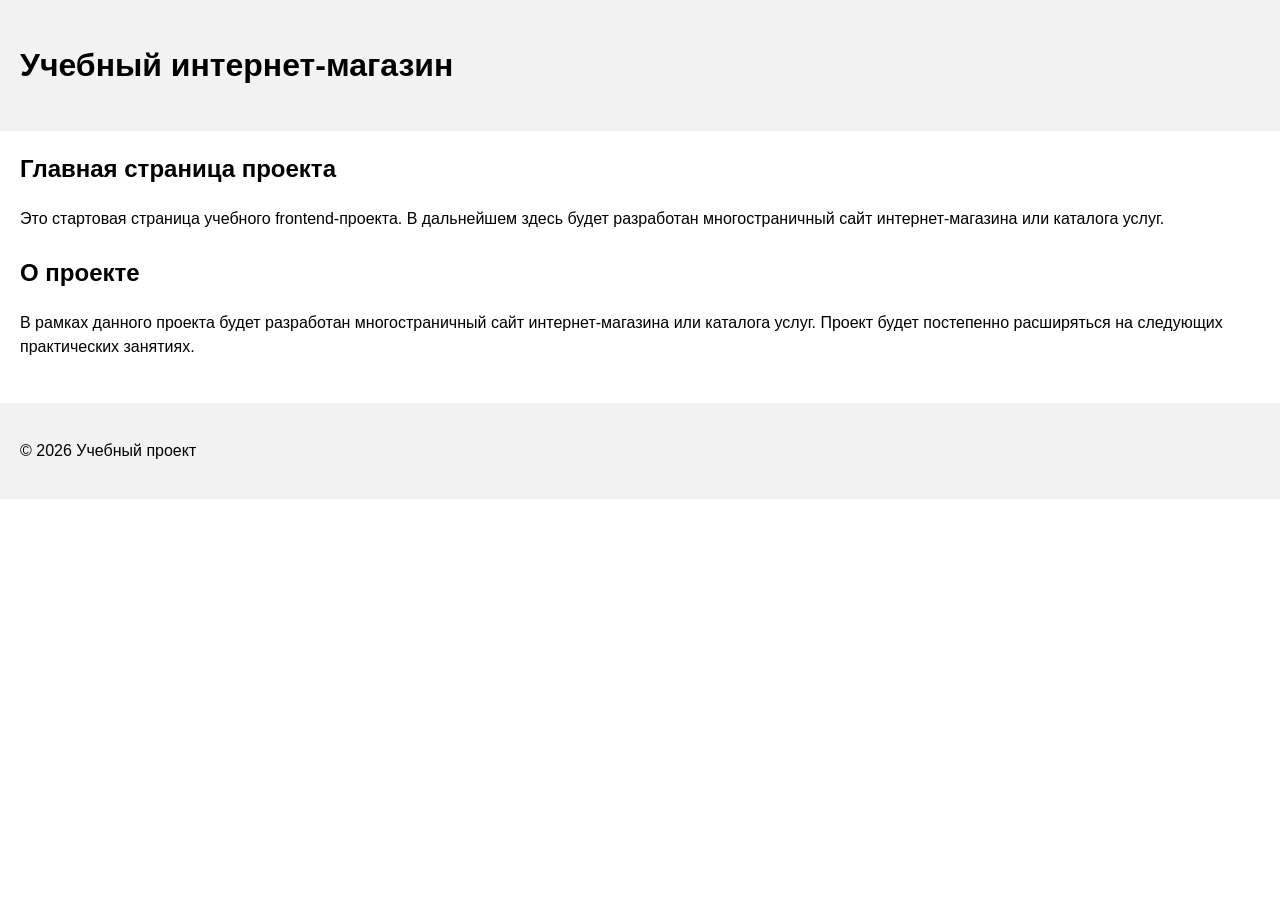
==== index.html @ c57e44ea "Update index.html" ====
<!DOCTYPE html>
<html lang="ru">
<head>
  <meta charset="UTF-8">
  <meta name="viewport" content="width=device-width, initial-scale=1.0">
  <title>Каталог товаров</title>
  <link rel="stylesheet" href="css/style.css">
</head>
<body>
  <header>
    <h1>Учебный интернет-магазин</h1>
  </header>
  <main>
    <section>
      <h2>Главная страница проекта</h2>
      <p>
        Это стартовая страница учебного frontend-проекта.
        В дальнейшем здесь будет разработан многостраничный сайт
        интернет-магазина или каталога услуг.
      </p>
    </section>
    <section>
      <h2>О проекте</h2>
      <p>
        В рамках данного проекта будет разработан многостраничный сайт
        интернет-магазина или каталога услуг. Проект будет постепенно
        расширяться на следующих практических занятиях.
      </p>
    </section>
  </main>
  <footer>
    <p>&copy; 2026 Учебный проект</p>
  </footer>
</body>
</html>
---- css/style.css ----
body {
  margin: 0;
  font-family: Arial, sans-serif;
  line-height: 1.5;
}

header, main, footer {
  padding: 20px;
}

header {
  background-color: #f2f2f2;
}

footer {
  background-color: #f2f2f2;
}

section {
  margin-bottom: 24px;
}

section h2 {
  margin-top: 0;
}
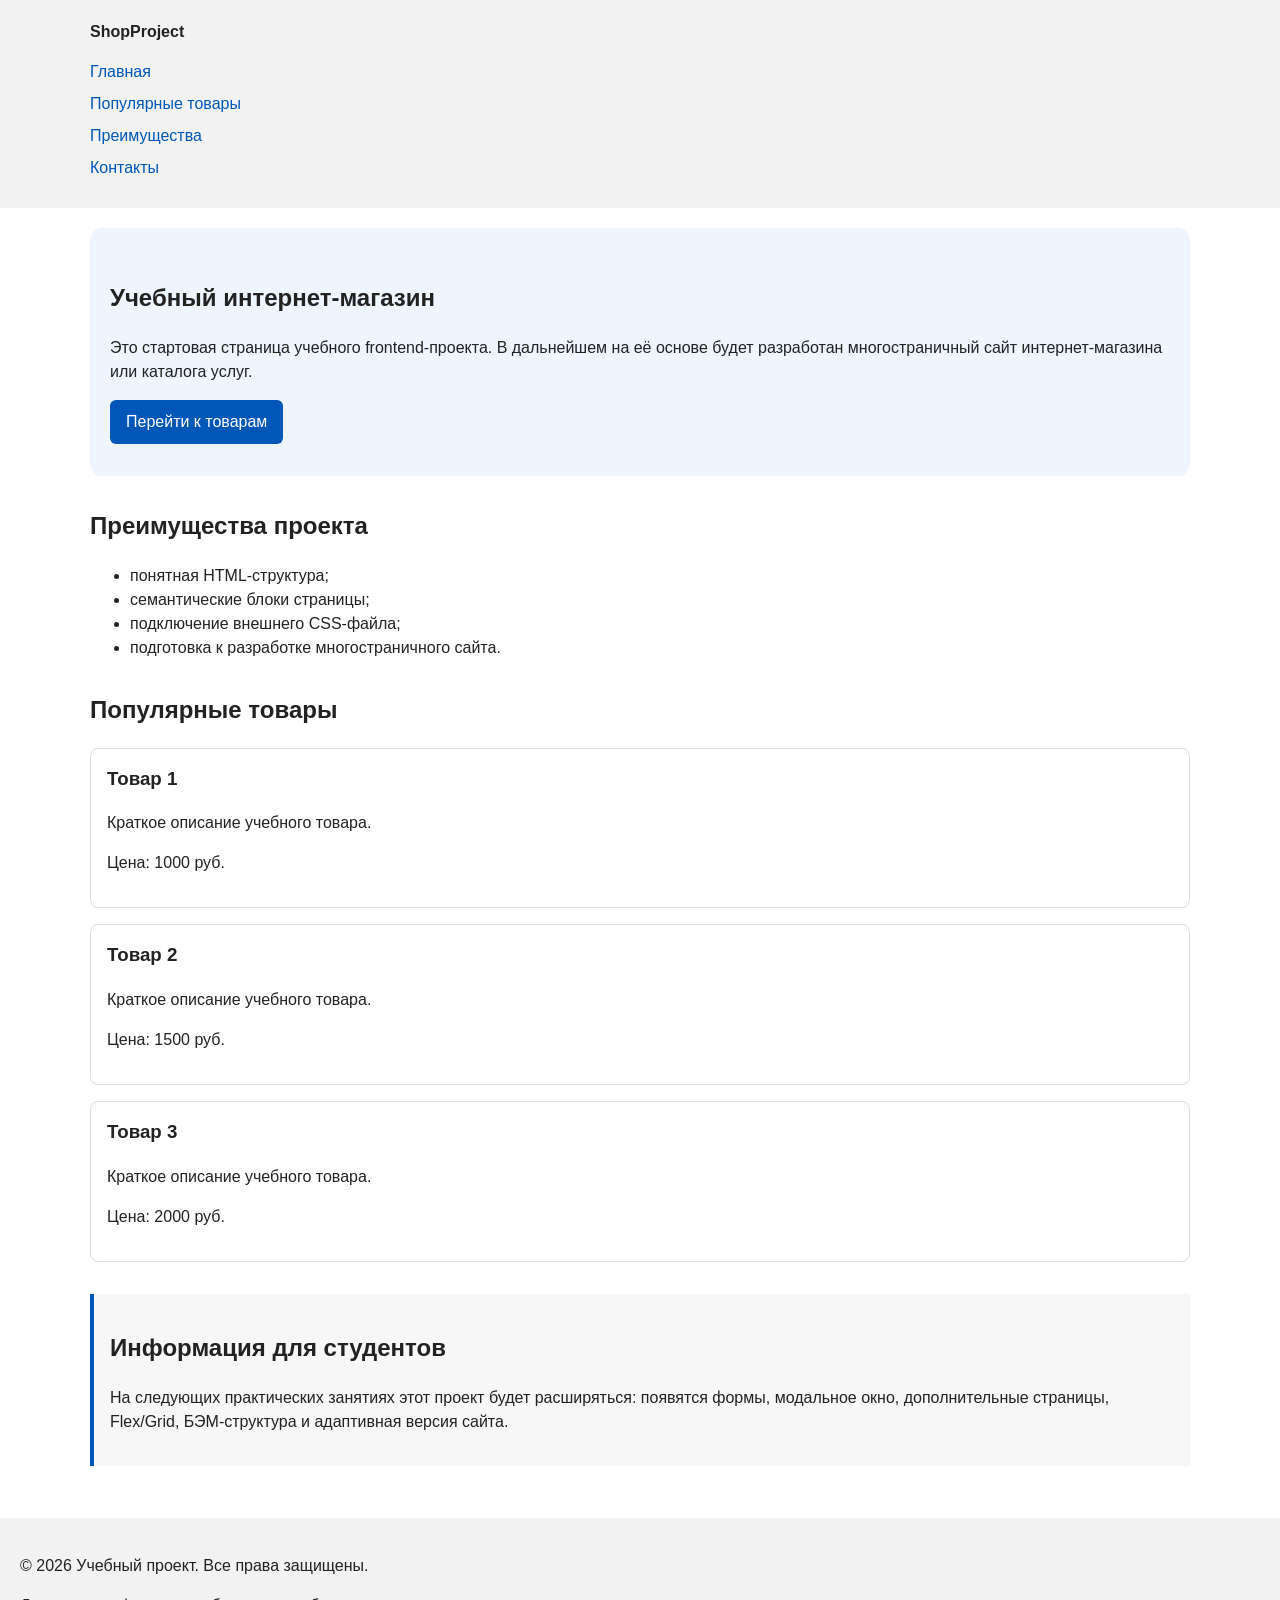
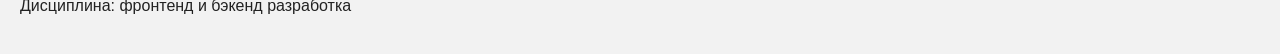
==== commit ac1a07b0: "feat: add semantic HTML structure and base CSS styles git rebase --continue#" ====
--- a/index.html
+++ b/index.html
@@ -1,35 +1,82 @@
-<!DOCTYPE html>
-<html lang="ru">
-<head>
-  <meta charset="UTF-8">
-  <meta name="viewport" content="width=device-width, initial-scale=1.0">
-  <title>Каталог товаров</title>
-  <link rel="stylesheet" href="css/style.css">
-</head>
-<body>
-  <header>
-    <h1>Учебный интернет-магазин</h1>
-  </header>
-  <main>
-    <section>
-      <h2>Главная страница проекта</h2>
-      <p>
-        Это стартовая страница учебного frontend-проекта.
-        В дальнейшем здесь будет разработан многостраничный сайт
-        интернет-магазина или каталога услуг.
-      </p>
-    </section>
-    <section>
-      <h2>О проекте</h2>
-      <p>
-        В рамках данного проекта будет разработан многостраничный сайт
-        интернет-магазина или каталога услуг. Проект будет постепенно
-        расширяться на следующих практических занятиях.
-      </p>
-    </section>
-  </main>
-  <footer>
-    <p>&copy; 2026 Учебный проект</p>
-  </footer>
-</body>
-</html>
+<!DOCTYPE html>
+<html lang="ru">
+<head>
+  <meta charset="UTF-8">
+  <meta name="viewport" content="width=device-width, initial-scale=1.0">
+  <title>Учебный интернет-магазин</title>
+  <link rel="stylesheet" href="css/style.css">
+</head>
+<body>
+  <header>
+    <div class="site-header">
+      <a class="site-logo" href="index.html">ShopProject</a>
+      <nav class="site-nav" aria-label="Основная навигация">
+        <ul class="site-nav__list">
+          <li><a href="index.html">Главная</a></li>
+          <li><a href="#popular">Популярные товары</a></li>
+          <li><a href="#advantages">Преимущества</a></li>
+          <li><a href="#contacts">Контакты</a></li>
+        </ul>
+      </nav>
+    </div>
+  </header>
+
+  <main>
+    <section class="hero">
+      <h1>Учебный интернет-магазин</h1>
+      <p>
+        Это стартовая страница учебного frontend-проекта.
+        В дальнейшем на её основе будет разработан многостраничный сайт
+        интернет-магазина или каталога услуг.
+      </p>
+      <a class="button" href="#popular">Перейти к товарам</a>
+    </section>
+
+    <section class="section" id="advantages">
+      <h2>Преимущества проекта</h2>
+      <ul class="advantages-list">
+        <li>понятная HTML-структура;</li>
+        <li>семантические блоки страницы;</li>
+        <li>подключение внешнего CSS-файла;</li>
+        <li>подготовка к разработке многостраничного сайта.</li>
+      </ul>
+    </section>
+
+    <section class="section" id="popular">
+      <h2>Популярные товары</h2>
+
+      <article class="product-card">
+        <h3>Товар 1</h3>
+        <p>Краткое описание учебного товара.</p>
+        <p>Цена: 1000 руб.</p>
+      </article>
+
+      <article class="product-card">
+        <h3>Товар 2</h3>
+        <p>Краткое описание учебного товара.</p>
+        <p>Цена: 1500 руб.</p>
+      </article>
+
+      <article class="product-card">
+        <h3>Товар 3</h3>
+        <p>Краткое описание учебного товара.</p>
+        <p>Цена: 2000 руб.</p>
+      </article>
+    </section>
+
+    <aside class="aside-info">
+      <h2>Информация для студентов</h2>
+      <p>
+        На следующих практических занятиях этот проект будет расширяться:
+        появятся формы, модальное окно, дополнительные страницы,
+        Flex/Grid, БЭМ-структура и адаптивная версия сайта.
+      </p>
+    </aside>
+  </main>
+
+  <footer id="contacts">
+    <p>&copy; 2026 Учебный проект. Все права защищены.</p>
+    <p>Дисциплина: фронтенд и бэкенд разработка</p>
+  </footer>
+</body>
+</html>
--- a/css/style.css
+++ b/css/style.css
@@ -1,25 +1,165 @@
+/*
+Универсальное правило для всех элементов.
+border-box делает расчёт размеров более понятным:
+width включает content, padding и border.
+*/
+* {
+  box-sizing: border-box;
+}
+
+/*
+Убираем стандартный внешний отступ браузера у body.
+Без этого вокруг страницы может появиться белая рамка.
+*/
 body {
   margin: 0;
   font-family: Arial, sans-serif;
   line-height: 1.5;
+  color: #222222;
+  background-color: #ffffff;
 }
 
-header, main, footer {
+/*
+Задаём внутренние отступы для основных областей страницы.
+*/
+header,
+main,
+footer {
   padding: 20px;
 }
 
+/*
+Оформляем шапку страницы.
+*/
 header {
   background-color: #f2f2f2;
 }
 
+/*
+Оформляем подвал страницы тем же фоном.
+*/
 footer {
   background-color: #f2f2f2;
 }
 
-section {
-  margin-bottom: 24px;
+/*
+Ограничиваем ширину содержимого шапки.
+*/
+.site-header {
+  max-width: 1100px;
+  margin: 0 auto;
 }
 
-section h2 {
+/*
+Оформляем текстовый логотип.
+*/
+.site-logo {
+  font-weight: bold;
+  text-decoration: none;
+  color: #222222;
+}
+
+/*
+Убираем стандартные отступы и маркеры списка навигации.
+*/
+.site-nav__list {
+  padding: 0;
+  margin: 16px 0 0;
+  list-style: none;
+}
+
+/*
+Добавляем расстояние между пунктами меню.
+*/
+.site-nav__list li {
+  margin-bottom: 8px;
+}
+
+/*
+Оформляем ссылки меню.
+*/
+.site-nav__list a {
+  color: #0057b8;
+  text-decoration: none;
+}
+
+/*
+При наведении мыши подчёркиваем ссылку.
+*/
+.site-nav__list a:hover {
+  text-decoration: underline;
+}
+
+/*
+Hero-блок – первый крупный блок страницы.
+*/
+.hero {
+  max-width: 1100px;
+  margin: 0 auto 32px;
+  padding: 32px 20px;
+  background-color: #eef5ff;
+  border-radius: 12px;
+}
+
+/*
+Общий класс для разделов страницы.
+*/
+.section {
+  max-width: 1100px;
+  margin: 0 auto 32px;
+}
+
+/*
+Убираем лишний верхний отступ у заголовков разделов.
+*/
+.section h2 {
   margin-top: 0;
+}
+
+/*
+Карточка товара – самостоятельный блок.
+*/
+.product-card {
+  margin-bottom: 16px;
+  padding: 16px;
+  border: 1px solid #dddddd;
+  border-radius: 8px;
+  background-color: #ffffff;
+}
+
+/*
+Убираем лишний верхний отступ у заголовка карточки.
+*/
+.product-card h3 {
+  margin-top: 0;
+}
+
+/*
+Кнопка – пока обычная ссылка, оформленная как кнопка.
+*/
+.button {
+  display: inline-block;
+  padding: 10px 16px;
+  color: #ffffff;
+  background-color: #0057b8;
+  text-decoration: none;
+  border-radius: 6px;
+}
+
+/*
+Простое состояние наведения для кнопки.
+*/
+.button:hover {
+  background-color: #003f86;
+}
+
+/*
+Дополнительный информационный блок.
+*/
+.aside-info {
+  max-width: 1100px;
+  margin: 0 auto 32px;
+  padding: 16px;
+  border-left: 4px solid #0057b8;
+  background-color: #f7f7f7;
 }
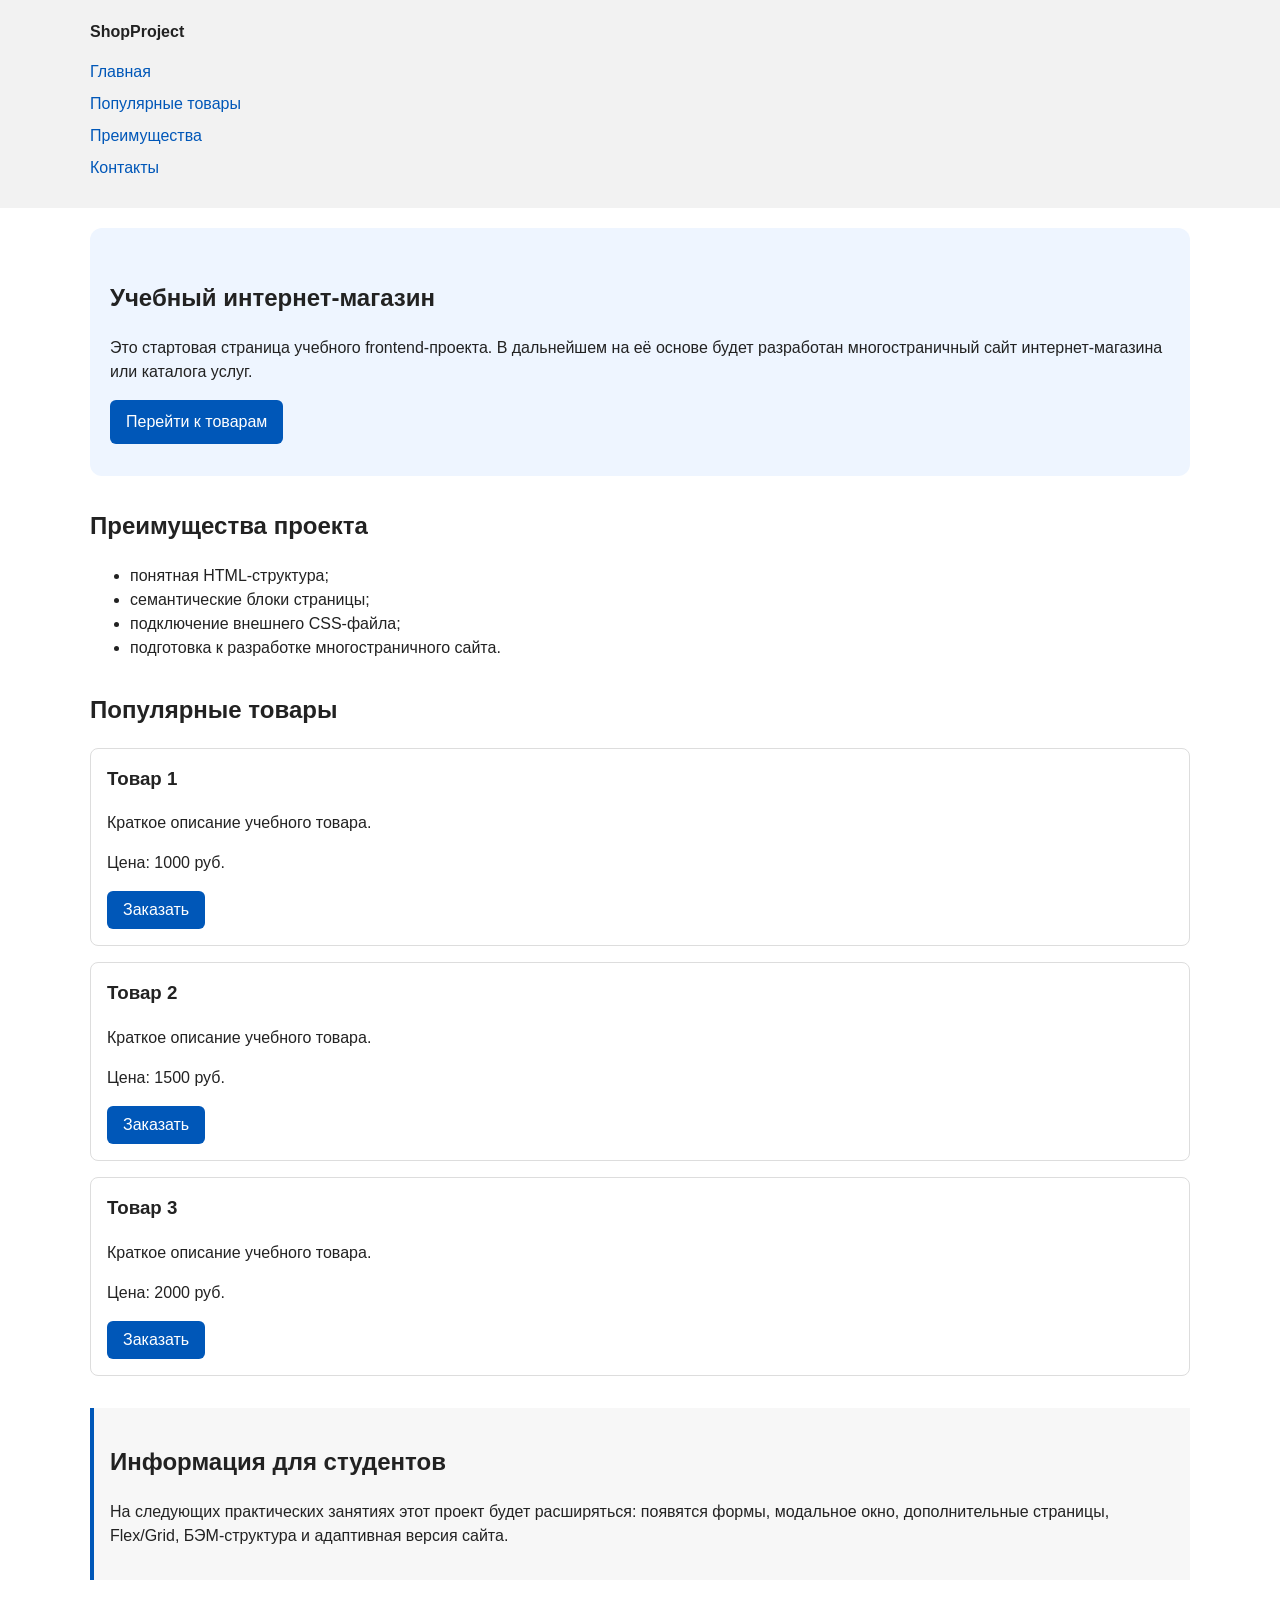
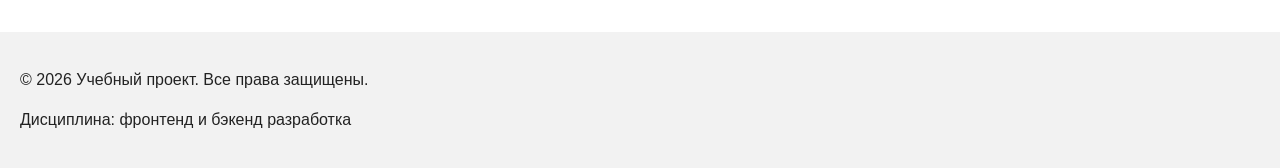
==== commit 3810c6b0: "feat: add order form modal and validation" ====
--- a/index.html
+++ b/index.html
@@ -5,6 +5,7 @@
   <meta name="viewport" content="width=device-width, initial-scale=1.0">
   <title>Учебный интернет-магазин</title>
   <link rel="stylesheet" href="css/style.css">
+  <script src="js/main.js" defer></script>
 </head>
 <body>
   <header>
@@ -49,18 +50,21 @@
         <h3>Товар 1</h3>
         <p>Краткое описание учебного товара.</p>
         <p>Цена: 1000 руб.</p>
+        <button class="button product-card__button" type="button" data-product="Товар 1">Заказать</button>
       </article>
 
       <article class="product-card">
         <h3>Товар 2</h3>
         <p>Краткое описание учебного товара.</p>
         <p>Цена: 1500 руб.</p>
+        <button class="button product-card__button" type="button" data-product="Товар 2">Заказать</button>
       </article>
 
       <article class="product-card">
         <h3>Товар 3</h3>
         <p>Краткое описание учебного товара.</p>
         <p>Цена: 2000 руб.</p>
+        <button class="button product-card__button" type="button" data-product="Товар 3">Заказать</button>
       </article>
     </section>
 
@@ -78,5 +82,64 @@
     <p>&copy; 2026 Учебный проект. Все права защищены.</p>
     <p>Дисциплина: фронтенд и бэкенд разработка</p>
   </footer>
+
+  <dialog class="order-dialog" id="order-dialog" aria-labelledby="order-dialog-title">
+    <h2 id="order-dialog-title">Оформление заявки</h2>
+    <form class="order-form" id="order-form" action="#" method="post" novalidate>
+      <input id="selected-product" name="selected-product" type="hidden">
+      
+      <div class="form-field">
+        <label for="order-name">Имя</label>
+        <input id="order-name" name="name" type="text" placeholder="Введите ваше имя" minlength="2" autocomplete="given-name" required>
+      </div>
+
+      <div class="form-field">
+        <label for="order-email">E-mail</label>
+        <input id="order-email" name="email" type="email" placeholder="example@mail.ru" autocomplete="email" required>
+      </div>
+
+      <div class="form-field">
+        <label for="order-phone">Телефон</label>
+        <input id="order-phone" name="phone" type="tel" inputmode="tel" placeholder="+7 (900) 000-00-00" pattern="^\+7 \(\d{3}\) \d{3}-\d{2}-\d{2}$" required>
+        <small>Формат: +7 (900) 000-00-00</small>
+      </div>
+
+      <div class="form-field">
+        <label for="order-date">Дата связи</label>
+        <input id="order-date" name="date" type="date">
+      </div>
+
+      <div class="form-field">
+        <label for="order-topic">Тема заявки</label>
+        <select id="order-topic" name="topic" required>
+          <option value="">Выберите тему</option>
+          <option value="product">Заказ товара</option>
+          <option value="consultation">Консультация</option>
+          <option value="delivery">Доставка</option>
+        </select>
+      </div>
+
+      <div class="form-field">
+        <label for="order-comment">Комментарий</label>
+        <textarea id="order-comment" name="comment" rows="4" placeholder="Укажите дополнительную информацию"></textarea>
+      </div>
+
+      <div class="form-field form-field--checkbox">
+        <label>
+          <input id="order-agreement" name="agreement" type="checkbox" required>
+          Я согласен на обработку данных
+        </label>
+      </div>
+
+      <div class="form-actions">
+        <button type="button" id="close-order-dialog" class="button button--secondary">Закрыть</button>
+        <button type="submit" class="button">Отправить заявку</button>
+      </div>
+    </form>
+  </dialog>
+
+  <p class="success-message" id="success-message" hidden>
+    Форма успешно отправлена!
+  </p>
 </body>
-</html>+</html>
--- a/css/style.css
+++ b/css/style.css
@@ -1,7 +1,6 @@
 /*
 Универсальное правило для всех элементов.
-border-box делает расчёт размеров более понятным:
-width включает content, padding и border.
+border-box делает расчёт размеров более понятным.
 */
 * {
   box-sizing: border-box;
@@ -9,7 +8,6 @@
 
 /*
 Убираем стандартный внешний отступ браузера у body.
-Без этого вокруг страницы может появиться белая рамка.
 */
 body {
   margin: 0;
@@ -29,15 +27,12 @@
 }
 
 /*
-Оформляем шапку страницы.
+Оформляем шапку и подвал страницы.
 */
 header {
   background-color: #f2f2f2;
 }
 
-/*
-Оформляем подвал страницы тем же фоном.
-*/
 footer {
   background-color: #f2f2f2;
 }
@@ -60,7 +55,7 @@
 }
 
 /*
-Убираем стандартные отступы и маркеры списка навигации.
+Навигация: убираем маркеры и задаём отступы.
 */
 .site-nav__list {
   padding: 0;
@@ -68,24 +63,15 @@
   list-style: none;
 }
 
-/*
-Добавляем расстояние между пунктами меню.
-*/
 .site-nav__list li {
   margin-bottom: 8px;
 }
 
-/*
-Оформляем ссылки меню.
-*/
 .site-nav__list a {
   color: #0057b8;
   text-decoration: none;
 }
 
-/*
-При наведении мыши подчёркиваем ссылку.
-*/
 .site-nav__list a:hover {
   text-decoration: underline;
 }
@@ -109,15 +95,12 @@
   margin: 0 auto 32px;
 }
 
-/*
-Убираем лишний верхний отступ у заголовков разделов.
-*/
 .section h2 {
   margin-top: 0;
 }
 
 /*
-Карточка товара – самостоятельный блок.
+Карточка товара.
 */
 .product-card {
   margin-bottom: 16px;
@@ -127,15 +110,12 @@
   background-color: #ffffff;
 }
 
-/*
-Убираем лишний верхний отступ у заголовка карточки.
-*/
 .product-card h3 {
   margin-top: 0;
 }
 
 /*
-Кнопка – пока обычная ссылка, оформленная как кнопка.
+Кнопка.
 */
 .button {
   display: inline-block;
@@ -144,13 +124,26 @@
   background-color: #0057b8;
   text-decoration: none;
   border-radius: 6px;
-}
-
-/*
-Простое состояние наведения для кнопки.
-*/
+  border: none;
+  cursor: pointer;
+  font-family: inherit;
+  font-size: inherit;
+}
+
 .button:hover {
   background-color: #003f86;
+}
+
+/*
+Кнопка закрытия модального окна.
+*/
+.button--secondary {
+  background-color: #cccccc;
+  color: #222222;
+}
+
+.button--secondary:hover {
+  background-color: #b3b3b3;
 }
 
 /*
@@ -162,4 +155,79 @@
   padding: 16px;
   border-left: 4px solid #0057b8;
   background-color: #f7f7f7;
-}+}
+
+/* =========================================
+   СТИЛИ ДЛЯ ФОРМЫ И МОДАЛЬНОГО ОКНА (Практика 3)
+   ========================================= */
+
+/* Модальное окно */
+.order-dialog {
+  width: min(100% - 32px, 560px);
+  padding: 24px;
+  border: none;
+  border-radius: 12px;
+}
+
+.order-dialog::backdrop {
+  background-color: rgba(0, 0, 0, 0.5);
+}
+
+/* Поля формы */
+.form-field {
+  margin-bottom: 16px;
+}
+
+.form-field label {
+  display: block;
+  margin-bottom: 6px;
+}
+
+.form-field input,
+.form-field select,
+.form-field textarea {
+  width: 100%;
+  padding: 10px 12px;
+  border: 1px solid #cccccc;
+  border-radius: 6px;
+  font: inherit;
+}
+
+.form-field input[type="checkbox"] {
+  width: auto;
+  margin-right: 8px;
+}
+
+.form-field small {
+  display: block;
+  margin-top: 4px;
+  color: #666666;
+}
+
+.form-field input:focus-visible,
+.form-field select:focus-visible,
+.form-field textarea:focus-visible,
+.form-actions button:focus-visible {
+  outline: 2px solid #0057b8;
+  outline-offset: 2px;
+}
+
+[aria-invalid="true"] {
+  border-color: #b00020;
+}
+
+/* Кнопки формы */
+.form-actions {
+  display: flex;
+  gap: 12px;
+  margin-top: 20px;
+}
+
+/* Сообщение об успехе */
+.success-message {
+  max-width: 1100px;
+  margin: 24px auto;
+  padding: 16px;
+  border-left: 4px solid #168a2f;
+  background-color: #eefaf0;
+}
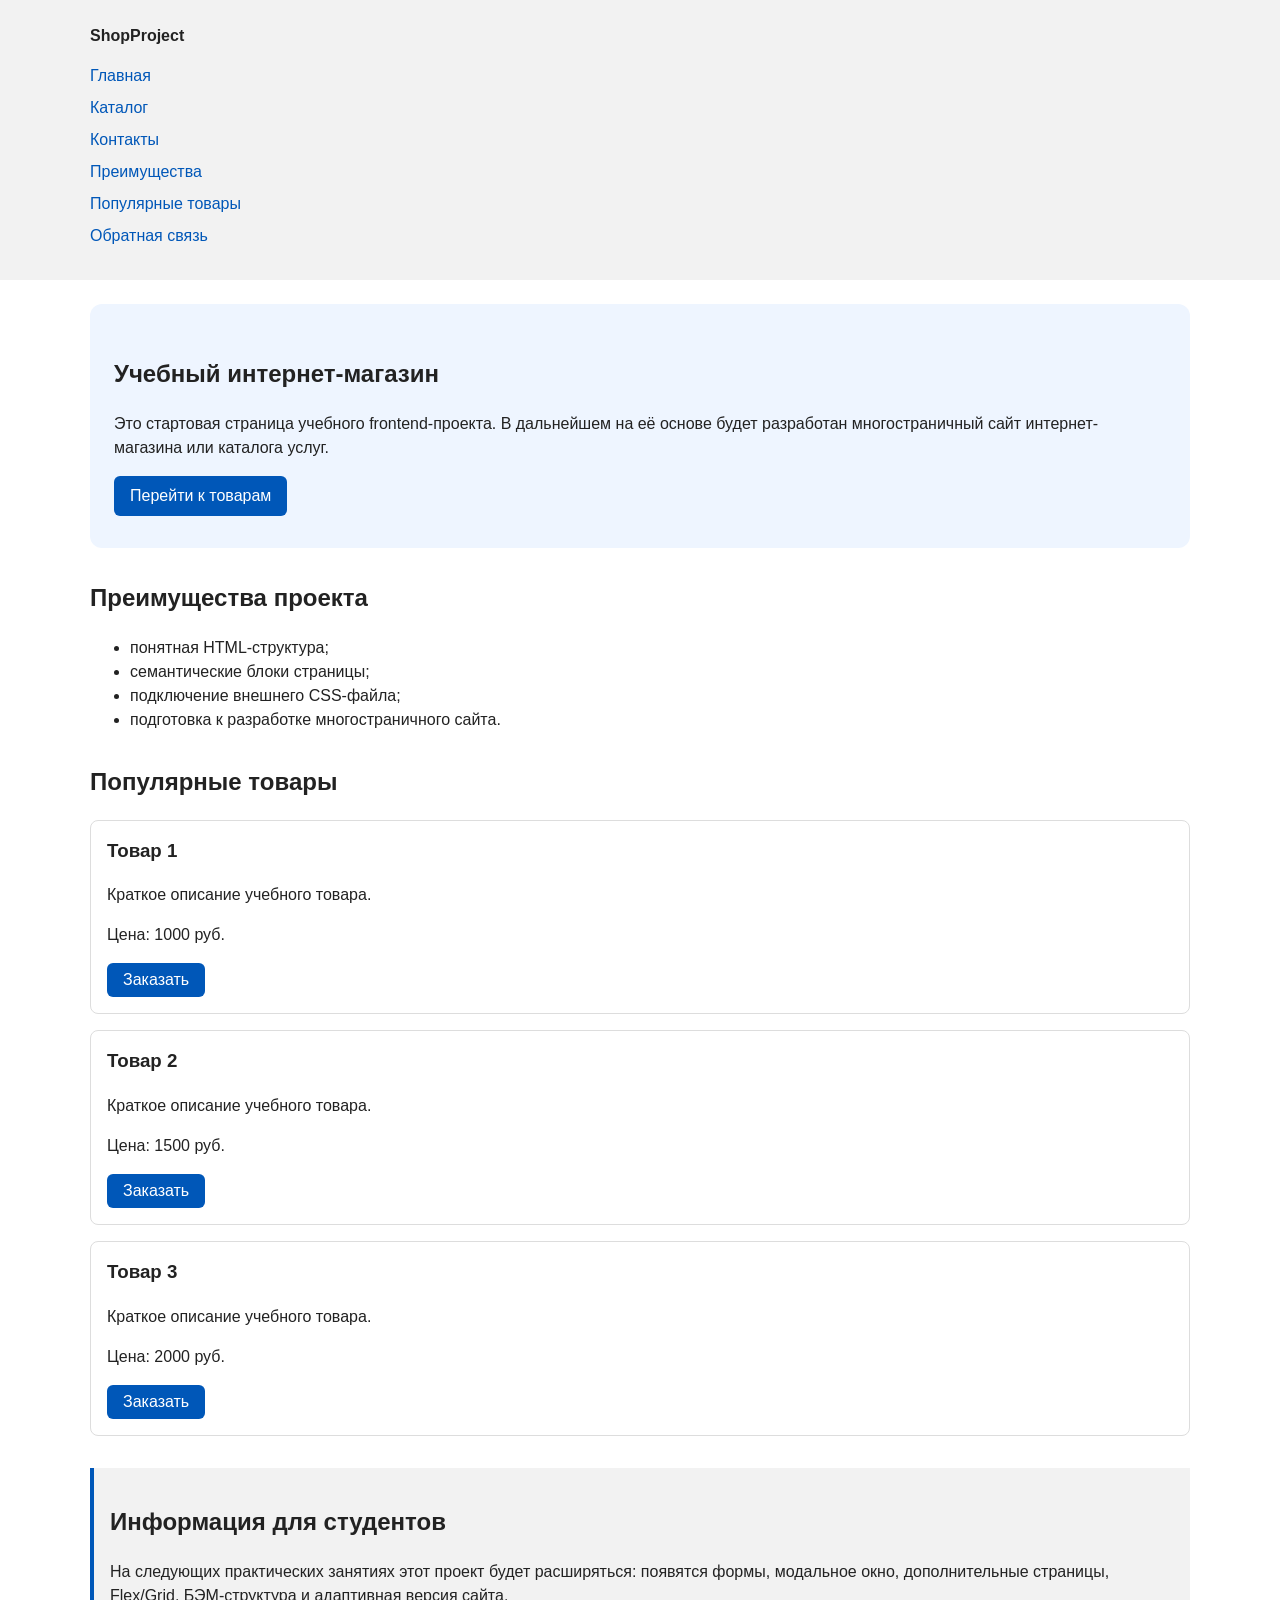
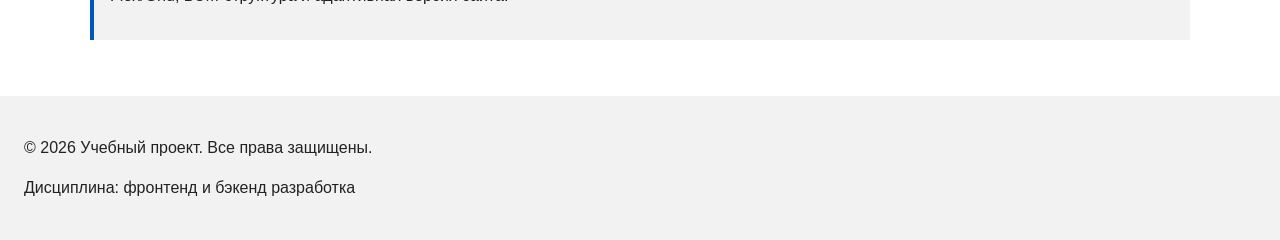
==== commit 3bc18fdc: "feat: add multi-page structure navigation and anchors" ====
--- a/index.html
+++ b/index.html
@@ -3,7 +3,8 @@
 <head>
   <meta charset="UTF-8">
   <meta name="viewport" content="width=device-width, initial-scale=1.0">
-  <title>Учебный интернет-магазин</title>
+  <meta name="description" content="Главная страница учебного интернет-магазина.">
+  <title>Главная – Учебный интернет-магазин</title>
   <link rel="stylesheet" href="css/style.css">
   <script src="js/main.js" defer></script>
 </head>
@@ -14,9 +15,11 @@
       <nav class="site-nav" aria-label="Основная навигация">
         <ul class="site-nav__list">
           <li><a href="index.html">Главная</a></li>
-          <li><a href="#popular">Популярные товары</a></li>
-          <li><a href="#advantages">Преимущества</a></li>
-          <li><a href="#contacts">Контакты</a></li>
+          <li><a href="catalog.html">Каталог</a></li>
+          <li><a href="contacts.html">Контакты</a></li>
+          <li><a href="index.html#advantages">Преимущества</a></li>
+          <li><a href="index.html#popular">Популярные товары</a></li>
+          <li><a href="index.html#contacts">Обратная связь</a></li>
         </ul>
       </nav>
     </div>
@@ -83,6 +86,7 @@
     <p>Дисциплина: фронтенд и бэкенд разработка</p>
   </footer>
 
+  <!-- Модальное окно (остается без изменений) -->
   <dialog class="order-dialog" id="order-dialog" aria-labelledby="order-dialog-title">
     <h2 id="order-dialog-title">Оформление заявки</h2>
     <form class="order-form" id="order-form" action="#" method="post" novalidate>
@@ -92,23 +96,19 @@
         <label for="order-name">Имя</label>
         <input id="order-name" name="name" type="text" placeholder="Введите ваше имя" minlength="2" autocomplete="given-name" required>
       </div>
-
       <div class="form-field">
         <label for="order-email">E-mail</label>
         <input id="order-email" name="email" type="email" placeholder="example@mail.ru" autocomplete="email" required>
       </div>
-
       <div class="form-field">
         <label for="order-phone">Телефон</label>
         <input id="order-phone" name="phone" type="tel" inputmode="tel" placeholder="+7 (900) 000-00-00" pattern="^\+7 \(\d{3}\) \d{3}-\d{2}-\d{2}$" required>
         <small>Формат: +7 (900) 000-00-00</small>
       </div>
-
       <div class="form-field">
         <label for="order-date">Дата связи</label>
         <input id="order-date" name="date" type="date">
       </div>
-
       <div class="form-field">
         <label for="order-topic">Тема заявки</label>
         <select id="order-topic" name="topic" required>
@@ -118,19 +118,16 @@
           <option value="delivery">Доставка</option>
         </select>
       </div>
-
       <div class="form-field">
         <label for="order-comment">Комментарий</label>
         <textarea id="order-comment" name="comment" rows="4" placeholder="Укажите дополнительную информацию"></textarea>
       </div>
-
       <div class="form-field form-field--checkbox">
         <label>
           <input id="order-agreement" name="agreement" type="checkbox" required>
           Я согласен на обработку данных
         </label>
       </div>
-
       <div class="form-actions">
         <button type="button" id="close-order-dialog" class="button button--secondary">Закрыть</button>
         <button type="submit" class="button">Отправить заявку</button>
@@ -142,4 +139,4 @@
     Форма успешно отправлена!
   </p>
 </body>
-</html>
+</html>
--- a/css/style.css
+++ b/css/style.css
@@ -1,74 +1,143 @@
-/*
-Универсальное правило для всех элементов.
-border-box делает расчёт размеров более понятным.
-*/
+/* ===================================
+   1. Переменные проекта
+   =================================== */
+:root {
+  /* Основные цвета проекта */
+  --color-bg: #ffffff;
+  --color-text: #222222;
+  --color-muted: #666666;
+  --color-primary: #0057b8;
+  --color-primary-dark: #003f86;
+  --color-border: #dddddd;
+  --color-surface: #f2f2f2;
+  --color-surface-accent: #eef5ff;
+  --color-danger: #b00020;
+  --color-success: #168a2f;
+  --color-success-bg: #eefaf0;
+  --color-white: #ffffff;
+
+  /* Отступы */
+  --space-xs: 4px;
+  --space-sm: 8px;
+  --space-md: 16px;
+  --space-lg: 24px;
+  --space-xl: 32px;
+
+  /* Скругления */
+  --radius-sm: 6px;
+  --radius-md: 8px;
+  --radius-lg: 12px;
+
+  /* Размеры */
+  --container-width: 1100px;
+}
+
+/* ===================================
+   2. Базовые стили
+   =================================== */
 * {
   box-sizing: border-box;
 }
 
-/*
-Убираем стандартный внешний отступ браузера у body.
-*/
 body {
   margin: 0;
   font-family: Arial, sans-serif;
   line-height: 1.5;
-  color: #222222;
-  background-color: #ffffff;
-}
-
-/*
-Задаём внутренние отступы для основных областей страницы.
-*/
+  color: var(--color-text);
+  background-color: var(--color-bg);
+}
+
 header,
 main,
 footer {
-  padding: 20px;
-}
-
-/*
-Оформляем шапку и подвал страницы.
-*/
+  padding: var(--space-lg);
+}
+
 header {
-  background-color: #f2f2f2;
+  background-color: var(--color-surface);
 }
 
 footer {
-  background-color: #f2f2f2;
-}
-
-/*
-Ограничиваем ширину содержимого шапки.
-*/
+  background-color: var(--color-surface);
+}
+
+/* ===================================
+   3. Общие элементы интерфейса
+   =================================== */
+a {
+  color: var(--color-primary);
+}
+
+a:hover {
+  color: var(--color-primary-dark);
+}
+
+a:focus-visible {
+  outline: 2px solid var(--color-primary);
+  outline-offset: 3px;
+}
+
+.button {
+  display: inline-block;
+  padding: var(--space-sm) var(--space-md);
+  color: var(--color-white);
+  background-color: var(--color-primary);
+  text-decoration: none;
+  border: none;
+  border-radius: var(--radius-sm);
+  cursor: pointer;
+  font-family: inherit;
+  font-size: inherit;
+}
+
+.button:hover {
+  background-color: var(--color-primary-dark);
+}
+
+.button:focus-visible {
+  outline: 2px solid var(--color-primary);
+  outline-offset: 3px;
+}
+
+.button:disabled {
+  opacity: 0.6;
+  cursor: not-allowed;
+}
+
+.button--secondary {
+  background-color: var(--color-border);
+  color: var(--color-text);
+}
+
+.button--secondary:hover {
+  background-color: #b3b3b3;
+}
+
+/* ===================================
+   4. Компоненты страницы
+   =================================== */
 .site-header {
-  max-width: 1100px;
+  max-width: var(--container-width);
   margin: 0 auto;
 }
 
-/*
-Оформляем текстовый логотип.
-*/
 .site-logo {
   font-weight: bold;
   text-decoration: none;
-  color: #222222;
-}
-
-/*
-Навигация: убираем маркеры и задаём отступы.
-*/
+  color: var(--color-text);
+}
+
 .site-nav__list {
   padding: 0;
-  margin: 16px 0 0;
+  margin: var(--space-md) 0 0;
   list-style: none;
 }
 
 .site-nav__list li {
-  margin-bottom: 8px;
+  margin-bottom: var(--space-sm);
 }
 
 .site-nav__list a {
-  color: #0057b8;
   text-decoration: none;
 }
 
@@ -76,111 +145,69 @@
   text-decoration: underline;
 }
 
-/*
-Hero-блок – первый крупный блок страницы.
-*/
 .hero {
-  max-width: 1100px;
-  margin: 0 auto 32px;
-  padding: 32px 20px;
-  background-color: #eef5ff;
-  border-radius: 12px;
-}
-
-/*
-Общий класс для разделов страницы.
-*/
+  max-width: var(--container-width);
+  margin: 0 auto var(--space-xl);
+  padding: var(--space-xl) var(--space-lg);
+  background-color: var(--color-surface-accent);
+  border-radius: var(--radius-lg);
+}
+
 .section {
-  max-width: 1100px;
-  margin: 0 auto 32px;
+  max-width: var(--container-width);
+  margin: 0 auto var(--space-xl);
 }
 
 .section h2 {
   margin-top: 0;
 }
 
-/*
-Карточка товара.
-*/
 .product-card {
-  margin-bottom: 16px;
-  padding: 16px;
-  border: 1px solid #dddddd;
-  border-radius: 8px;
-  background-color: #ffffff;
+  margin-bottom: var(--space-md);
+  padding: var(--space-md);
+  border: 1px solid var(--color-border);
+  border-radius: var(--radius-md);
+  background-color: var(--color-bg);
+  transition: border-color 0.2s ease;
+}
+
+.product-card:hover {
+  border-color: var(--color-primary);
 }
 
 .product-card h3 {
   margin-top: 0;
 }
 
-/*
-Кнопка.
-*/
-.button {
-  display: inline-block;
-  padding: 10px 16px;
-  color: #ffffff;
-  background-color: #0057b8;
-  text-decoration: none;
-  border-radius: 6px;
-  border: none;
-  cursor: pointer;
-  font-family: inherit;
-  font-size: inherit;
-}
-
-.button:hover {
-  background-color: #003f86;
-}
-
-/*
-Кнопка закрытия модального окна.
-*/
-.button--secondary {
-  background-color: #cccccc;
-  color: #222222;
-}
-
-.button--secondary:hover {
-  background-color: #b3b3b3;
-}
-
-/*
-Дополнительный информационный блок.
-*/
 .aside-info {
-  max-width: 1100px;
-  margin: 0 auto 32px;
-  padding: 16px;
-  border-left: 4px solid #0057b8;
-  background-color: #f7f7f7;
-}
-
-/* =========================================
-   СТИЛИ ДЛЯ ФОРМЫ И МОДАЛЬНОГО ОКНА (Практика 3)
-   ========================================= */
-
-/* Модальное окно */
+  max-width: var(--container-width);
+  margin: 0 auto var(--space-xl);
+  padding: var(--space-md);
+  border-left: 4px solid var(--color-primary);
+  background-color: var(--color-surface);
+}
+
+/* ===================================
+   5. Форма и модальное окно
+   =================================== */
 .order-dialog {
   width: min(100% - 32px, 560px);
-  padding: 24px;
+  padding: var(--space-lg);
   border: none;
-  border-radius: 12px;
+  border-radius: var(--radius-lg);
 }
 
 .order-dialog::backdrop {
   background-color: rgba(0, 0, 0, 0.5);
 }
 
-/* Поля формы */
 .form-field {
-  margin-bottom: 16px;
+  margin-bottom: var(--space-md);
 }
 
 .form-field label {
   display: block;
-  margin-bottom: 6px;
+  margin-bottom: var(--space-xs);
 }
 
 .form-field input,
@@ -188,46 +215,89 @@
 .form-field textarea {
   width: 100%;
   padding: 10px 12px;
-  border: 1px solid #cccccc;
-  border-radius: 6px;
+  border: 1px solid var(--color-border);
+  border-radius: var(--radius-sm);
   font: inherit;
+  transition: border-color 0.2s ease;
 }
 
 .form-field input[type="checkbox"] {
   width: auto;
-  margin-right: 8px;
+  margin-right: var(--space-sm);
 }
 
 .form-field small {
   display: block;
-  margin-top: 4px;
-  color: #666666;
+  margin-top: var(--space-xs);
+  color: var(--color-muted);
+}
+
+.form-field input:hover,
+.form-field select:hover,
+.form-field textarea:hover {
+  border-color: var(--color-primary);
 }
 
 .form-field input:focus-visible,
 .form-field select:focus-visible,
 .form-field textarea:focus-visible,
 .form-actions button:focus-visible {
-  outline: 2px solid #0057b8;
-  outline-offset: 2px;
+  outline: 2px solid var(--color-primary);
+  outline-offset: 3px;
 }
 
 [aria-invalid="true"] {
-  border-color: #b00020;
-}
-
-/* Кнопки формы */
+  border-color: var(--color-danger);
+}
+
 .form-actions {
   display: flex;
-  gap: 12px;
-  margin-top: 20px;
-}
-
-/* Сообщение об успехе */
+  gap: var(--space-md);
+  margin-top: var(--space-lg);
+}
+
 .success-message {
-  max-width: 1100px;
-  margin: 24px auto;
-  padding: 16px;
-  border-left: 4px solid #168a2f;
-  background-color: #eefaf0;
-}
+  max-width: var(--container-width);
+  margin: var(--space-lg) auto;
+  padding: var(--space-md);
+  border-left: 4px solid var(--color-success);
+  background-color: var(--color-success-bg);
+}
+
+/* ===================================
+   6. Дополнительные элементы (Практика 5)
+   =================================== */
+
+/* Плавная прокрутка к якорям */
+html {
+  scroll-behavior: smooth;
+}
+
+/* Хлебные крошки */
+.breadcrumbs {
+  max-width: var(--container-width);
+  margin: 0 auto var(--space-md);
+  font-size: 14px;
+  color: var(--color-muted);
+  padding: 0 var(--space-lg); /* Чтобы выравнивалось с остальным контентом */
+}
+
+.breadcrumbs a {
+  color: var(--color-primary);
+  text-decoration: none;
+}
+
+.breadcrumbs a:hover {
+  text-decoration: underline;
+}
+
+.breadcrumbs span::before {
+  content: " / ";
+  color: var(--color-muted);
+}
+
+/* Подсветка элемента, к которому перешли по якорной ссылке */
+:target {
+  outline: 2px dashed var(--color-primary);
+  outline-offset: 4px;
+}
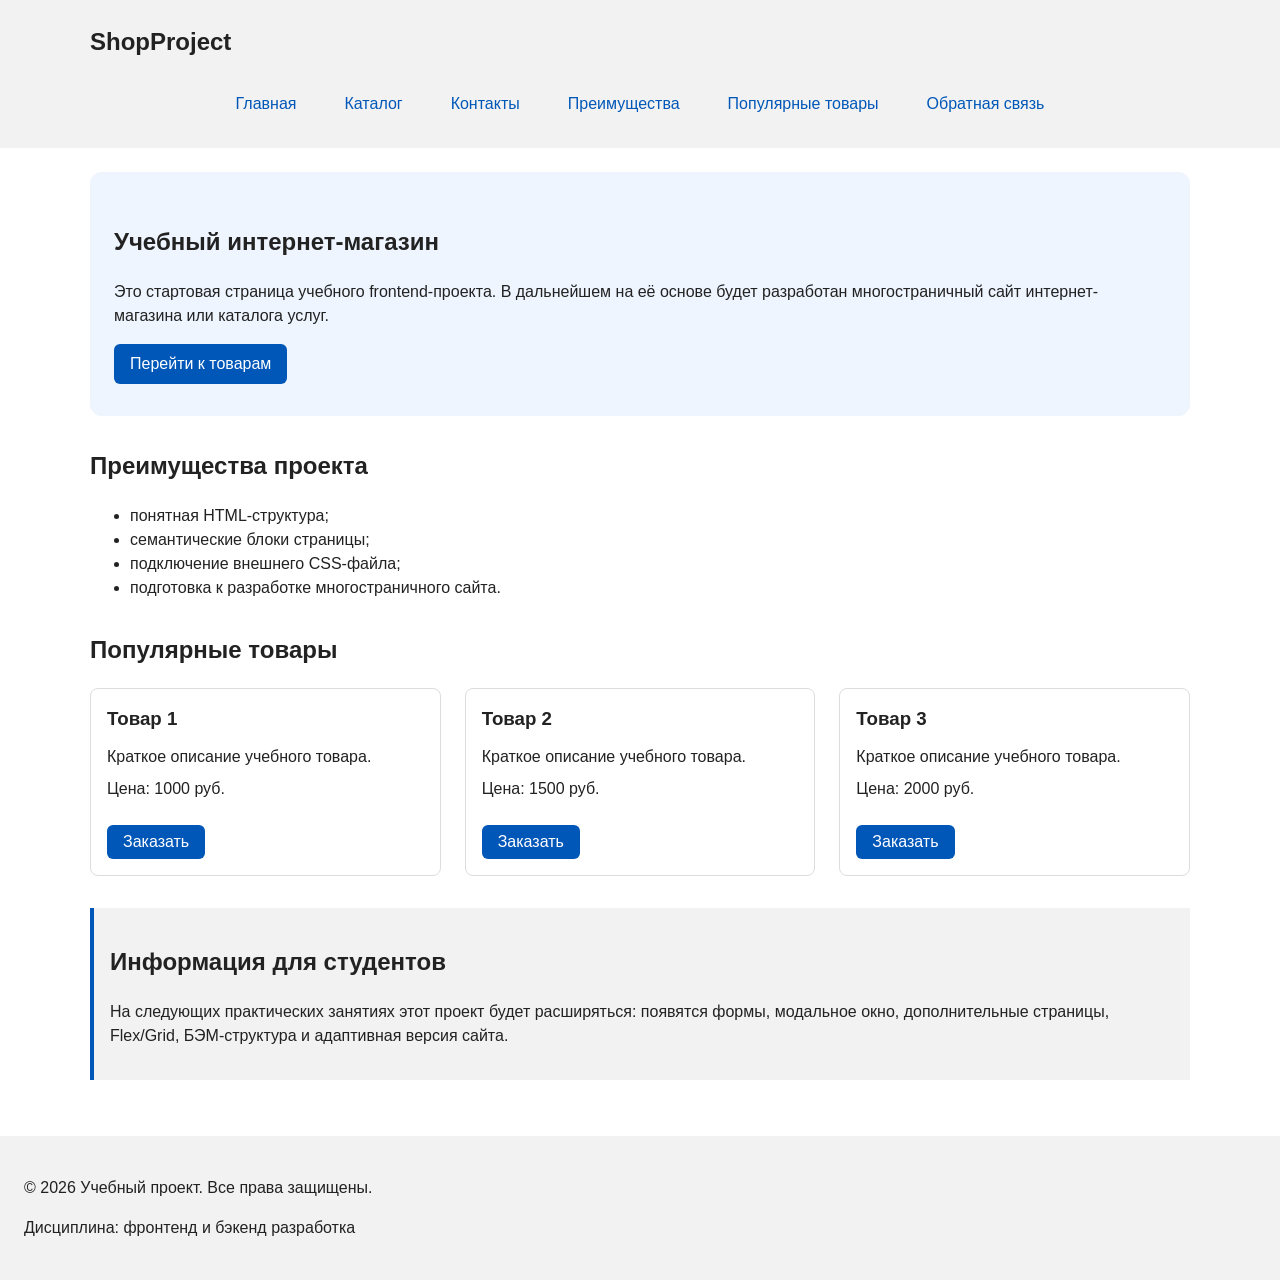
==== commit bf172b63: "feat: add flex navigation and grid catalog layout" ====
--- a/index.html
+++ b/index.html
@@ -49,26 +49,29 @@
     <section class="section" id="popular">
       <h2>Популярные товары</h2>
 
-      <article class="product-card">
-        <h3>Товар 1</h3>
-        <p>Краткое описание учебного товара.</p>
-        <p>Цена: 1000 руб.</p>
-        <button class="button product-card__button" type="button" data-product="Товар 1">Заказать</button>
-      </article>
+      <!-- Обернули карточки в новый контейнер products-grid -->
+      <div class="products-grid">
+        <article class="product-card">
+          <h3>Товар 1</h3>
+          <p>Краткое описание учебного товара.</p>
+          <p>Цена: 1000 руб.</p>
+          <button class="button product-card__button" type="button" data-product="Товар 1">Заказать</button>
+        </article>
 
-      <article class="product-card">
-        <h3>Товар 2</h3>
-        <p>Краткое описание учебного товара.</p>
-        <p>Цена: 1500 руб.</p>
-        <button class="button product-card__button" type="button" data-product="Товар 2">Заказать</button>
-      </article>
+        <article class="product-card">
+          <h3>Товар 2</h3>
+          <p>Краткое описание учебного товара.</p>
+          <p>Цена: 1500 руб.</p>
+          <button class="button product-card__button" type="button" data-product="Товар 2">Заказать</button>
+        </article>
 
-      <article class="product-card">
-        <h3>Товар 3</h3>
-        <p>Краткое описание учебного товара.</p>
-        <p>Цена: 2000 руб.</p>
-        <button class="button product-card__button" type="button" data-product="Товар 3">Заказать</button>
-      </article>
+        <article class="product-card">
+          <h3>Товар 3</h3>
+          <p>Краткое описание учебного товара.</p>
+          <p>Цена: 2000 руб.</p>
+          <button class="button product-card__button" type="button" data-product="Товар 3">Заказать</button>
+        </article>
+      </div>
     </section>
 
     <aside class="aside-info">
@@ -86,7 +89,7 @@
     <p>Дисциплина: фронтенд и бэкенд разработка</p>
   </footer>
 
-  <!-- Модальное окно (остается без изменений) -->
+  <!-- Модальное окно -->
   <dialog class="order-dialog" id="order-dialog" aria-labelledby="order-dialog-title">
     <h2 id="order-dialog-title">Оформление заявки</h2>
     <form class="order-form" id="order-form" action="#" method="post" novalidate>
--- a/css/style.css
+++ b/css/style.css
@@ -39,6 +39,10 @@
   box-sizing: border-box;
 }
 
+html {
+  scroll-behavior: smooth;
+}
+
 body {
   margin: 0;
   font-family: Arial, sans-serif;
@@ -88,10 +92,12 @@
   cursor: pointer;
   font-family: inherit;
   font-size: inherit;
+  text-align: center;
 }
 
 .button:hover {
   background-color: var(--color-primary-dark);
+  color: var(--color-white);
 }
 
 .button:focus-visible {
@@ -125,24 +131,35 @@
   font-weight: bold;
   text-decoration: none;
   color: var(--color-text);
-}
-
+  font-size: 24px;
+  display: inline-block;
+  margin-bottom: var(--space-sm);
+}
+
+/* Flexbox для навигации (Практика 6) */
 .site-nav__list {
+  display: flex;
+  flex-wrap: wrap;
+  justify-content: center;
+  align-items: center;
+  gap: var(--space-md);
   padding: 0;
   margin: var(--space-md) 0 0;
   list-style: none;
 }
 
-.site-nav__list li {
-  margin-bottom: var(--space-sm);
-}
-
 .site-nav__list a {
-  text-decoration: none;
+  display: inline-block;
+  padding: var(--space-sm) var(--space-md);
+  color: var(--color-primary);
+  text-decoration: none;
+  border-radius: var(--radius-sm);
 }
 
 .site-nav__list a:hover {
-  text-decoration: underline;
+  color: var(--color-white);
+  background-color: var(--color-primary);
+  text-decoration: none;
 }
 
 .hero {
@@ -162,21 +179,31 @@
   margin-top: 0;
 }
 
+/* Flexbox для карточек (Практика 6) */
 .product-card {
-  margin-bottom: var(--space-md);
+  display: flex;
+  flex-direction: column;
+  gap: var(--space-sm);
+  margin-bottom: 0;
   padding: var(--space-md);
   border: 1px solid var(--color-border);
   border-radius: var(--radius-md);
   background-color: var(--color-bg);
-  transition: border-color 0.2s ease;
-}
-
-.product-card:hover {
-  border-color: var(--color-primary);
 }
 
 .product-card h3 {
   margin-top: 0;
+  margin-bottom: var(--space-xs);
+}
+
+.product-card p {
+  margin: 0;
+}
+
+.product-card .button {
+  margin-top: auto;
+  align-self: flex-start;
+  margin-top: var(--space-md);
 }
 
 .aside-info {
@@ -185,6 +212,34 @@
   padding: var(--space-md);
   border-left: 4px solid var(--color-primary);
   background-color: var(--color-surface);
+}
+
+/* Хлебные крошки (Практика 5) */
+.breadcrumbs {
+  max-width: var(--container-width);
+  margin: 0 auto var(--space-md);
+  font-size: 14px;
+  color: var(--color-muted);
+  padding: 0 var(--space-lg);
+}
+
+.breadcrumbs a {
+  color: var(--color-primary);
+  text-decoration: none;
+}
+
+.breadcrumbs a:hover {
+  text-decoration: underline;
+}
+
+.breadcrumbs span::before {
+  content: " / ";
+  color: var(--color-muted);
+}
+
+:target {
+  outline: 2px dashed var(--color-primary);
+  outline-offset: 4px;
 }
 
 /* ===================================
@@ -265,39 +320,67 @@
 }
 
 /* ===================================
-   6. Дополнительные элементы (Практика 5)
-   =================================== */
-
-/* Плавная прокрутка к якорям */
-html {
-  scroll-behavior: smooth;
-}
-
-/* Хлебные крошки */
-.breadcrumbs {
-  max-width: var(--container-width);
-  margin: 0 auto var(--space-md);
-  font-size: 14px;
-  color: var(--color-muted);
-  padding: 0 var(--space-lg); /* Чтобы выравнивалось с остальным контентом */
-}
-
-.breadcrumbs a {
-  color: var(--color-primary);
-  text-decoration: none;
-}
-
-.breadcrumbs a:hover {
-  text-decoration: underline;
-}
-
-.breadcrumbs span::before {
-  content: " / ";
-  color: var(--color-muted);
-}
-
-/* Подсветка элемента, к которому перешли по якорной ссылке */
-:target {
-  outline: 2px dashed var(--color-primary);
-  outline-offset: 4px;
+   6. Flexbox и Grid (Практика 6)
+   =================================== */
+
+/* Сетка для карточек товаров */
+.products-grid {
+  display: grid;
+  grid-template-columns: repeat(3, 1fr);
+  gap: var(--space-lg);
+}
+
+/* Макет страницы каталога */
+.catalog-layout {
+  max-width: var(--container-width);
+  margin: 0 auto var(--space-xl);
+  display: grid;
+  grid-template-columns: 260px 1fr;
+  grid-template-areas: "filters products";
+  gap: var(--space-lg);
+  padding: 0 var(--space-lg);
+}
+
+.catalog-filters {
+  grid-area: filters;
+  padding: var(--space-md);
+  border: 1px solid var(--color-border);
+  border-radius: var(--radius-md);
+  background-color: var(--color-surface);
+}
+
+.catalog-products {
+  grid-area: products;
+}
+
+/* Форма фильтров */
+.filters-form {
+  display: grid;
+  gap: var(--space-md);
+}
+
+.filters-form fieldset {
+  margin: 0;
+  padding: var(--space-md);
+  border: 1px solid var(--color-border);
+  border-radius: var(--radius-sm);
+}
+
+.filters-form legend {
+  font-weight: 700;
+  padding: 0 var(--space-xs);
+}
+
+.filters-form label {
+  display: block;
+  margin-bottom: var(--space-sm);
+}
+
+.filters-form input[type="number"] {
+  width: 100%;
+  padding: 8px 10px;
+  border: 1px solid var(--color-border);
+  border-radius: var(--radius-sm);
+  font: inherit;
+  margin-bottom: var(--space-sm);
 }
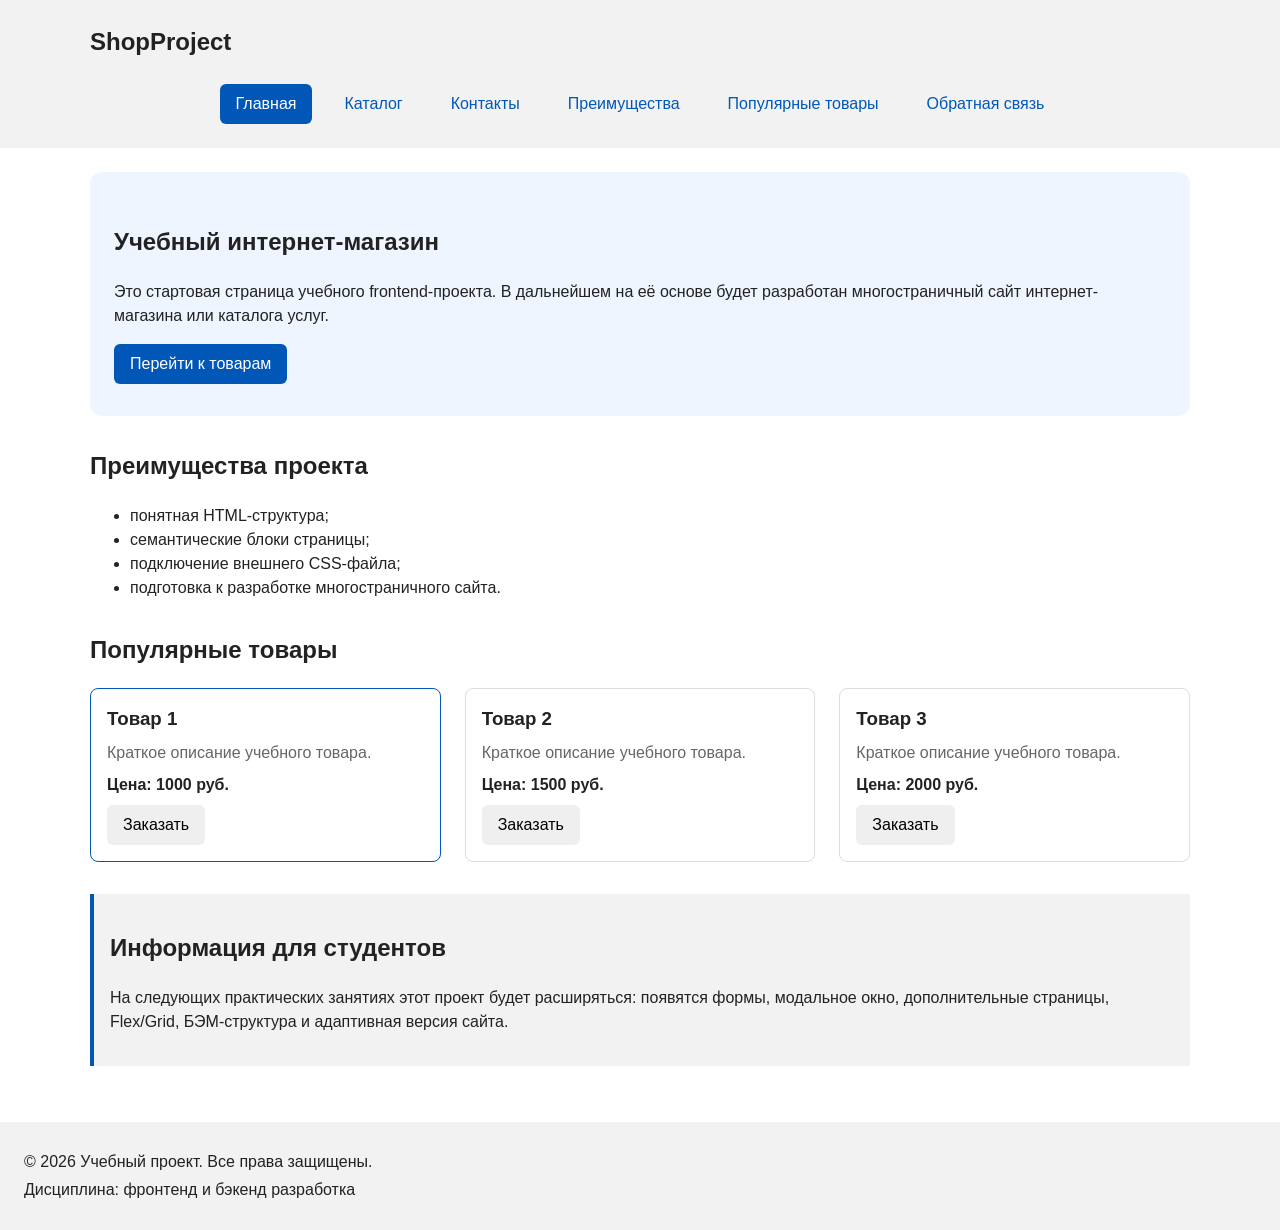
==== commit 61483ca8: "refactor: apply BEM naming to CSS classes" ====
--- a/index.html
+++ b/index.html
@@ -9,17 +9,17 @@
   <script src="js/main.js" defer></script>
 </head>
 <body>
-  <header>
-    <div class="site-header">
-      <a class="site-logo" href="index.html">ShopProject</a>
+  <header class="site-header">
+    <div class="site-header__inner">
+      <a class="site-header__logo" href="index.html">ShopProject</a>
       <nav class="site-nav" aria-label="Основная навигация">
         <ul class="site-nav__list">
-          <li><a href="index.html">Главная</a></li>
-          <li><a href="catalog.html">Каталог</a></li>
-          <li><a href="contacts.html">Контакты</a></li>
-          <li><a href="index.html#advantages">Преимущества</a></li>
-          <li><a href="index.html#popular">Популярные товары</a></li>
-          <li><a href="index.html#contacts">Обратная связь</a></li>
+          <li class="site-nav__item"><a class="site-nav__link site-nav__link--active" href="index.html">Главная</a></li>
+          <li class="site-nav__item"><a class="site-nav__link" href="catalog.html">Каталог</a></li>
+          <li class="site-nav__item"><a class="site-nav__link" href="contacts.html">Контакты</a></li>
+          <li class="site-nav__item"><a class="site-nav__link" href="index.html#advantages">Преимущества</a></li>
+          <li class="site-nav__item"><a class="site-nav__link" href="index.html#popular">Популярные товары</a></li>
+          <li class="site-nav__item"><a class="site-nav__link" href="index.html#contacts">Обратная связь</a></li>
         </ul>
       </nav>
     </div>
@@ -27,56 +27,55 @@
 
   <main>
     <section class="hero">
-      <h1>Учебный интернет-магазин</h1>
-      <p>
+      <h1 class="hero__title">Учебный интернет-магазин</h1>
+      <p class="hero__text">
         Это стартовая страница учебного frontend-проекта.
         В дальнейшем на её основе будет разработан многостраничный сайт
         интернет-магазина или каталога услуг.
       </p>
-      <a class="button" href="#popular">Перейти к товарам</a>
+      <a class="button button--primary" href="#popular">Перейти к товарам</a>
     </section>
 
     <section class="section" id="advantages">
-      <h2>Преимущества проекта</h2>
+      <h2 class="section__title">Преимущества проекта</h2>
       <ul class="advantages-list">
-        <li>понятная HTML-структура;</li>
-        <li>семантические блоки страницы;</li>
-        <li>подключение внешнего CSS-файла;</li>
-        <li>подготовка к разработке многостраничного сайта.</li>
+        <li class="advantages-list__item">понятная HTML-структура;</li>
+        <li class="advantages-list__item">семантические блоки страницы;</li>
+        <li class="advantages-list__item">подключение внешнего CSS-файла;</li>
+        <li class="advantages-list__item">подготовка к разработке многостраничного сайта.</li>
       </ul>
     </section>
 
     <section class="section" id="popular">
-      <h2>Популярные товары</h2>
+      <h2 class="section__title">Популярные товары</h2>
 
-      <!-- Обернули карточки в новый контейнер products-grid -->
       <div class="products-grid">
-        <article class="product-card">
-          <h3>Товар 1</h3>
-          <p>Краткое описание учебного товара.</p>
-          <p>Цена: 1000 руб.</p>
+        <article class="product-card product-card--featured">
+          <h3 class="product-card__title">Товар 1</h3>
+          <p class="product-card__description">Краткое описание учебного товара.</p>
+          <p class="product-card__price">Цена: 1000 руб.</p>
           <button class="button product-card__button" type="button" data-product="Товар 1">Заказать</button>
         </article>
 
         <article class="product-card">
-          <h3>Товар 2</h3>
-          <p>Краткое описание учебного товара.</p>
-          <p>Цена: 1500 руб.</p>
+          <h3 class="product-card__title">Товар 2</h3>
+          <p class="product-card__description">Краткое описание учебного товара.</p>
+          <p class="product-card__price">Цена: 1500 руб.</p>
           <button class="button product-card__button" type="button" data-product="Товар 2">Заказать</button>
         </article>
 
         <article class="product-card">
-          <h3>Товар 3</h3>
-          <p>Краткое описание учебного товара.</p>
-          <p>Цена: 2000 руб.</p>
+          <h3 class="product-card__title">Товар 3</h3>
+          <p class="product-card__description">Краткое описание учебного товара.</p>
+          <p class="product-card__price">Цена: 2000 руб.</p>
           <button class="button product-card__button" type="button" data-product="Товар 3">Заказать</button>
         </article>
       </div>
     </section>
 
     <aside class="aside-info">
-      <h2>Информация для студентов</h2>
-      <p>
+      <h2 class="aside-info__title">Информация для студентов</h2>
+      <p class="aside-info__text">
         На следующих практических занятиях этот проект будет расширяться:
         появятся формы, модальное окно, дополнительные страницы,
         Flex/Grid, БЭМ-структура и адаптивная версия сайта.
@@ -84,56 +83,56 @@
     </aside>
   </main>
 
-  <footer id="contacts">
-    <p>&copy; 2026 Учебный проект. Все права защищены.</p>
-    <p>Дисциплина: фронтенд и бэкенд разработка</p>
+  <footer class="site-footer" id="contacts">
+    <p class="site-footer__text">&copy; 2026 Учебный проект. Все права защищены.</p>
+    <p class="site-footer__text">Дисциплина: фронтенд и бэкенд разработка</p>
   </footer>
 
   <!-- Модальное окно -->
   <dialog class="order-dialog" id="order-dialog" aria-labelledby="order-dialog-title">
-    <h2 id="order-dialog-title">Оформление заявки</h2>
+    <h2 class="order-dialog__title" id="order-dialog-title">Оформление заявки</h2>
     <form class="order-form" id="order-form" action="#" method="post" novalidate>
       <input id="selected-product" name="selected-product" type="hidden">
       
-      <div class="form-field">
-        <label for="order-name">Имя</label>
-        <input id="order-name" name="name" type="text" placeholder="Введите ваше имя" minlength="2" autocomplete="given-name" required>
+      <div class="order-form__field">
+        <label class="order-form__label" for="order-name">Имя</label>
+        <input class="order-form__input" id="order-name" name="name" type="text" placeholder="Введите ваше имя" minlength="2" autocomplete="given-name" required>
       </div>
-      <div class="form-field">
-        <label for="order-email">E-mail</label>
-        <input id="order-email" name="email" type="email" placeholder="example@mail.ru" autocomplete="email" required>
+      <div class="order-form__field">
+        <label class="order-form__label" for="order-email">E-mail</label>
+        <input class="order-form__input" id="order-email" name="email" type="email" placeholder="example@mail.ru" autocomplete="email" required>
       </div>
-      <div class="form-field">
-        <label for="order-phone">Телефон</label>
-        <input id="order-phone" name="phone" type="tel" inputmode="tel" placeholder="+7 (900) 000-00-00" pattern="^\+7 \(\d{3}\) \d{3}-\d{2}-\d{2}$" required>
-        <small>Формат: +7 (900) 000-00-00</small>
+      <div class="order-form__field">
+        <label class="order-form__label" for="order-phone">Телефон</label>
+        <input class="order-form__input" id="order-phone" name="phone" type="tel" inputmode="tel" placeholder="+7 (900) 000-00-00" pattern="^\+7 \(\d{3}\) \d{3}-\d{2}-\d{2}$" required>
+        <small class="order-form__hint">Формат: +7 (900) 000-00-00</small>
       </div>
-      <div class="form-field">
-        <label for="order-date">Дата связи</label>
-        <input id="order-date" name="date" type="date">
+      <div class="order-form__field">
+        <label class="order-form__label" for="order-date">Дата связи</label>
+        <input class="order-form__input" id="order-date" name="date" type="date">
       </div>
-      <div class="form-field">
-        <label for="order-topic">Тема заявки</label>
-        <select id="order-topic" name="topic" required>
+      <div class="order-form__field">
+        <label class="order-form__label" for="order-topic">Тема заявки</label>
+        <select class="order-form__select" id="order-topic" name="topic" required>
           <option value="">Выберите тему</option>
           <option value="product">Заказ товара</option>
           <option value="consultation">Консультация</option>
           <option value="delivery">Доставка</option>
         </select>
       </div>
-      <div class="form-field">
-        <label for="order-comment">Комментарий</label>
-        <textarea id="order-comment" name="comment" rows="4" placeholder="Укажите дополнительную информацию"></textarea>
+      <div class="order-form__field">
+        <label class="order-form__label" for="order-comment">Комментарий</label>
+        <textarea class="order-form__textarea" id="order-comment" name="comment" rows="4" placeholder="Укажите дополнительную информацию"></textarea>
       </div>
-      <div class="form-field form-field--checkbox">
-        <label>
-          <input id="order-agreement" name="agreement" type="checkbox" required>
+      <div class="order-form__field order-form__field--checkbox">
+        <label class="order-form__label">
+          <input class="order-form__checkbox" id="order-agreement" name="agreement" type="checkbox" required>
           Я согласен на обработку данных
         </label>
       </div>
-      <div class="form-actions">
+      <div class="order-form__actions">
         <button type="button" id="close-order-dialog" class="button button--secondary">Закрыть</button>
-        <button type="submit" class="button">Отправить заявку</button>
+        <button type="submit" class="button button--primary">Отправить заявку</button>
       </div>
     </form>
   </dialog>
--- a/css/style.css
+++ b/css/style.css
@@ -2,7 +2,6 @@
    1. Переменные проекта
    =================================== */
 :root {
-  /* Основные цвета проекта */
   --color-bg: #ffffff;
   --color-text: #222222;
   --color-muted: #666666;
@@ -16,19 +15,16 @@
   --color-success-bg: #eefaf0;
   --color-white: #ffffff;
 
-  /* Отступы */
   --space-xs: 4px;
   --space-sm: 8px;
   --space-md: 16px;
   --space-lg: 24px;
   --space-xl: 32px;
 
-  /* Скругления */
   --radius-sm: 6px;
   --radius-md: 8px;
   --radius-lg: 12px;
 
-  /* Размеры */
   --container-width: 1100px;
 }
 
@@ -57,16 +53,8 @@
   padding: var(--space-lg);
 }
 
-header {
-  background-color: var(--color-surface);
-}
-
-footer {
-  background-color: var(--color-surface);
-}
-
-/* ===================================
-   3. Общие элементы интерфейса
+/* ===================================
+   3. Общие элементы (Кнопки)
    =================================== */
 a {
   color: var(--color-primary);
@@ -84,20 +72,33 @@
 .button {
   display: inline-block;
   padding: var(--space-sm) var(--space-md);
+  border: none;
+  border-radius: var(--radius-sm);
+  font: inherit;
+  text-decoration: none;
+  cursor: pointer;
+  text-align: center;
+}
+
+.button--primary {
   color: var(--color-white);
   background-color: var(--color-primary);
-  text-decoration: none;
-  border: none;
-  border-radius: var(--radius-sm);
-  cursor: pointer;
-  font-family: inherit;
-  font-size: inherit;
-  text-align: center;
-}
-
-.button:hover {
+}
+
+.button--primary:hover {
   background-color: var(--color-primary-dark);
   color: var(--color-white);
+}
+
+.button--secondary {
+  color: var(--color-primary);
+  background-color: transparent;
+  border: 1px solid var(--color-primary);
+}
+
+.button--secondary:hover {
+  color: var(--color-white);
+  background-color: var(--color-primary);
 }
 
 .button:focus-visible {
@@ -105,38 +106,32 @@
   outline-offset: 3px;
 }
 
-.button:disabled {
+.button:disabled, .button--disabled {
   opacity: 0.6;
   cursor: not-allowed;
 }
 
-.button--secondary {
-  background-color: var(--color-border);
+/* ===================================
+   4. Шапка и навигация (БЭМ)
+   =================================== */
+.site-header {
+  background-color: var(--color-surface);
+}
+
+.site-header__inner {
+  max-width: var(--container-width);
+  margin: 0 auto;
+}
+
+.site-header__logo {
+  font-weight: 700;
   color: var(--color-text);
-}
-
-.button--secondary:hover {
-  background-color: #b3b3b3;
-}
-
-/* ===================================
-   4. Компоненты страницы
-   =================================== */
-.site-header {
-  max-width: var(--container-width);
-  margin: 0 auto;
-}
-
-.site-logo {
-  font-weight: bold;
   text-decoration: none;
-  color: var(--color-text);
   font-size: 24px;
   display: inline-block;
   margin-bottom: var(--space-sm);
 }
 
-/* Flexbox для навигации (Практика 6) */
 .site-nav__list {
   display: flex;
   flex-wrap: wrap;
@@ -148,7 +143,7 @@
   list-style: none;
 }
 
-.site-nav__list a {
+.site-nav__link {
   display: inline-block;
   padding: var(--space-sm) var(--space-md);
   color: var(--color-primary);
@@ -156,12 +151,25 @@
   border-radius: var(--radius-sm);
 }
 
-.site-nav__list a:hover {
+.site-nav__link:hover {
   color: var(--color-white);
   background-color: var(--color-primary);
   text-decoration: none;
 }
 
+.site-nav__link:focus-visible {
+  outline: 2px solid var(--color-primary);
+  outline-offset: 3px;
+}
+
+.site-nav__link--active {
+  color: var(--color-white);
+  background-color: var(--color-primary);
+}
+
+/* ===================================
+   5. Компоненты страницы
+   =================================== */
 .hero {
   max-width: var(--container-width);
   margin: 0 auto var(--space-xl);
@@ -175,35 +183,67 @@
   margin: 0 auto var(--space-xl);
 }
 
-.section h2 {
+.section__title {
   margin-top: 0;
 }
 
-/* Flexbox для карточек (Практика 6) */
+.section__text {
+  margin-bottom: var(--space-md);
+}
+
+/* Сетка товаров */
+.products-grid {
+  display: grid;
+  grid-template-columns: repeat(3, 1fr);
+  gap: var(--space-lg);
+}
+
+/* Карточка товара */
 .product-card {
   display: flex;
   flex-direction: column;
   gap: var(--space-sm);
-  margin-bottom: 0;
   padding: var(--space-md);
   border: 1px solid var(--color-border);
   border-radius: var(--radius-md);
   background-color: var(--color-bg);
-}
-
-.product-card h3 {
-  margin-top: 0;
-  margin-bottom: var(--space-xs);
-}
-
-.product-card p {
+  transition: border-color 0.2s ease;
+}
+
+.product-card:hover {
+  border-color: var(--color-primary);
+}
+
+.product-card--featured {
+  border-color: var(--color-primary);
+}
+
+.product-card--discount {
+  border-color: var(--color-danger);
+}
+
+.product-card__title {
   margin: 0;
-}
-
-.product-card .button {
+  color: var(--color-text);
+}
+
+.product-card__description {
+  margin: 0;
+  color: var(--color-muted);
+}
+
+.product-card__price {
+  margin: 0;
+  font-weight: 700;
+}
+
+.product-card--discount .product-card__price {
+  color: var(--color-danger);
+}
+
+.product-card__button {
   margin-top: auto;
   align-self: flex-start;
-  margin-top: var(--space-md);
 }
 
 .aside-info {
@@ -214,7 +254,7 @@
   background-color: var(--color-surface);
 }
 
-/* Хлебные крошки (Практика 5) */
+/* Хлебные крошки */
 .breadcrumbs {
   max-width: var(--container-width);
   margin: 0 auto var(--space-md);
@@ -223,16 +263,16 @@
   padding: 0 var(--space-lg);
 }
 
-.breadcrumbs a {
+.breadcrumbs__link {
   color: var(--color-primary);
   text-decoration: none;
 }
 
-.breadcrumbs a:hover {
+.breadcrumbs__link:hover {
   text-decoration: underline;
 }
 
-.breadcrumbs span::before {
+.breadcrumbs__current::before {
   content: " / ";
   color: var(--color-muted);
 }
@@ -242,8 +282,82 @@
   outline-offset: 4px;
 }
 
-/* ===================================
-   5. Форма и модальное окно
+/* Подвал */
+.site-footer {
+  background-color: var(--color-surface);
+}
+
+.site-footer__text {
+  margin: var(--space-xs) 0;
+}
+
+/* ===================================
+   6. Каталог (Grid + Фильтры)
+   =================================== */
+.catalog-layout {
+  max-width: var(--container-width);
+  margin: 0 auto var(--space-xl);
+  display: grid;
+  grid-template-columns: 260px 1fr;
+  grid-template-areas: "filters products";
+  gap: var(--space-lg);
+  padding: 0 var(--space-lg);
+}
+
+.catalog-filters {
+  grid-area: filters;
+  padding: var(--space-md);
+  border: 1px solid var(--color-border);
+  border-radius: var(--radius-md);
+  background-color: var(--color-surface);
+}
+
+.catalog-filters__title {
+  margin-top: 0;
+  margin-bottom: var(--space-md);
+}
+
+.catalog-products {
+  grid-area: products;
+}
+
+.catalog-products__title {
+  margin-top: 0;
+}
+
+.filters-form {
+  display: grid;
+  gap: var(--space-md);
+}
+
+.filters-form__group {
+  margin: 0;
+  padding: var(--space-md);
+  border: 1px solid var(--color-border);
+  border-radius: var(--radius-sm);
+}
+
+.filters-form__legend {
+  font-weight: 700;
+  padding: 0 var(--space-xs);
+}
+
+.filters-form__label {
+  display: block;
+  margin-bottom: var(--space-sm);
+}
+
+.filters-form__input {
+  width: 100%;
+  padding: 8px 10px;
+  border: 1px solid var(--color-border);
+  border-radius: var(--radius-sm);
+  font: inherit;
+  margin-bottom: var(--space-sm);
+}
+
+/* ===================================
+   7. Форма и модальное окно (БЭМ)
    =================================== */
 .order-dialog {
   width: min(100% - 32px, 560px);
@@ -256,18 +370,22 @@
   background-color: rgba(0, 0, 0, 0.5);
 }
 
-.form-field {
+.order-dialog__title {
+  margin-top: 0;
+}
+
+.order-form__field {
   margin-bottom: var(--space-md);
 }
 
-.form-field label {
+.order-form__label {
   display: block;
   margin-bottom: var(--space-xs);
 }
 
-.form-field input,
-.form-field select,
-.form-field textarea {
+.order-form__input,
+.order-form__select,
+.order-form__textarea {
   width: 100%;
   padding: 10px 12px;
   border: 1px solid var(--color-border);
@@ -276,27 +394,27 @@
   transition: border-color 0.2s ease;
 }
 
-.form-field input[type="checkbox"] {
+.order-form__checkbox {
   width: auto;
   margin-right: var(--space-sm);
 }
 
-.form-field small {
+.order-form__hint {
   display: block;
   margin-top: var(--space-xs);
   color: var(--color-muted);
 }
 
-.form-field input:hover,
-.form-field select:hover,
-.form-field textarea:hover {
+.order-form__input:hover,
+.order-form__select:hover,
+.order-form__textarea:hover {
   border-color: var(--color-primary);
 }
 
-.form-field input:focus-visible,
-.form-field select:focus-visible,
-.form-field textarea:focus-visible,
-.form-actions button:focus-visible {
+.order-form__input:focus-visible,
+.order-form__select:focus-visible,
+.order-form__textarea:focus-visible,
+.order-form__actions button:focus-visible {
   outline: 2px solid var(--color-primary);
   outline-offset: 3px;
 }
@@ -305,7 +423,7 @@
   border-color: var(--color-danger);
 }
 
-.form-actions {
+.order-form__actions {
   display: flex;
   gap: var(--space-md);
   margin-top: var(--space-lg);
@@ -317,70 +435,4 @@
   padding: var(--space-md);
   border-left: 4px solid var(--color-success);
   background-color: var(--color-success-bg);
-}
-
-/* ===================================
-   6. Flexbox и Grid (Практика 6)
-   =================================== */
-
-/* Сетка для карточек товаров */
-.products-grid {
-  display: grid;
-  grid-template-columns: repeat(3, 1fr);
-  gap: var(--space-lg);
-}
-
-/* Макет страницы каталога */
-.catalog-layout {
-  max-width: var(--container-width);
-  margin: 0 auto var(--space-xl);
-  display: grid;
-  grid-template-columns: 260px 1fr;
-  grid-template-areas: "filters products";
-  gap: var(--space-lg);
-  padding: 0 var(--space-lg);
-}
-
-.catalog-filters {
-  grid-area: filters;
-  padding: var(--space-md);
-  border: 1px solid var(--color-border);
-  border-radius: var(--radius-md);
-  background-color: var(--color-surface);
-}
-
-.catalog-products {
-  grid-area: products;
-}
-
-/* Форма фильтров */
-.filters-form {
-  display: grid;
-  gap: var(--space-md);
-}
-
-.filters-form fieldset {
-  margin: 0;
-  padding: var(--space-md);
-  border: 1px solid var(--color-border);
-  border-radius: var(--radius-sm);
-}
-
-.filters-form legend {
-  font-weight: 700;
-  padding: 0 var(--space-xs);
-}
-
-.filters-form label {
-  display: block;
-  margin-bottom: var(--space-sm);
-}
-
-.filters-form input[type="number"] {
-  width: 100%;
-  padding: 8px 10px;
-  border: 1px solid var(--color-border);
-  border-radius: var(--radius-sm);
-  font: inherit;
-  margin-bottom: var(--space-sm);
 }
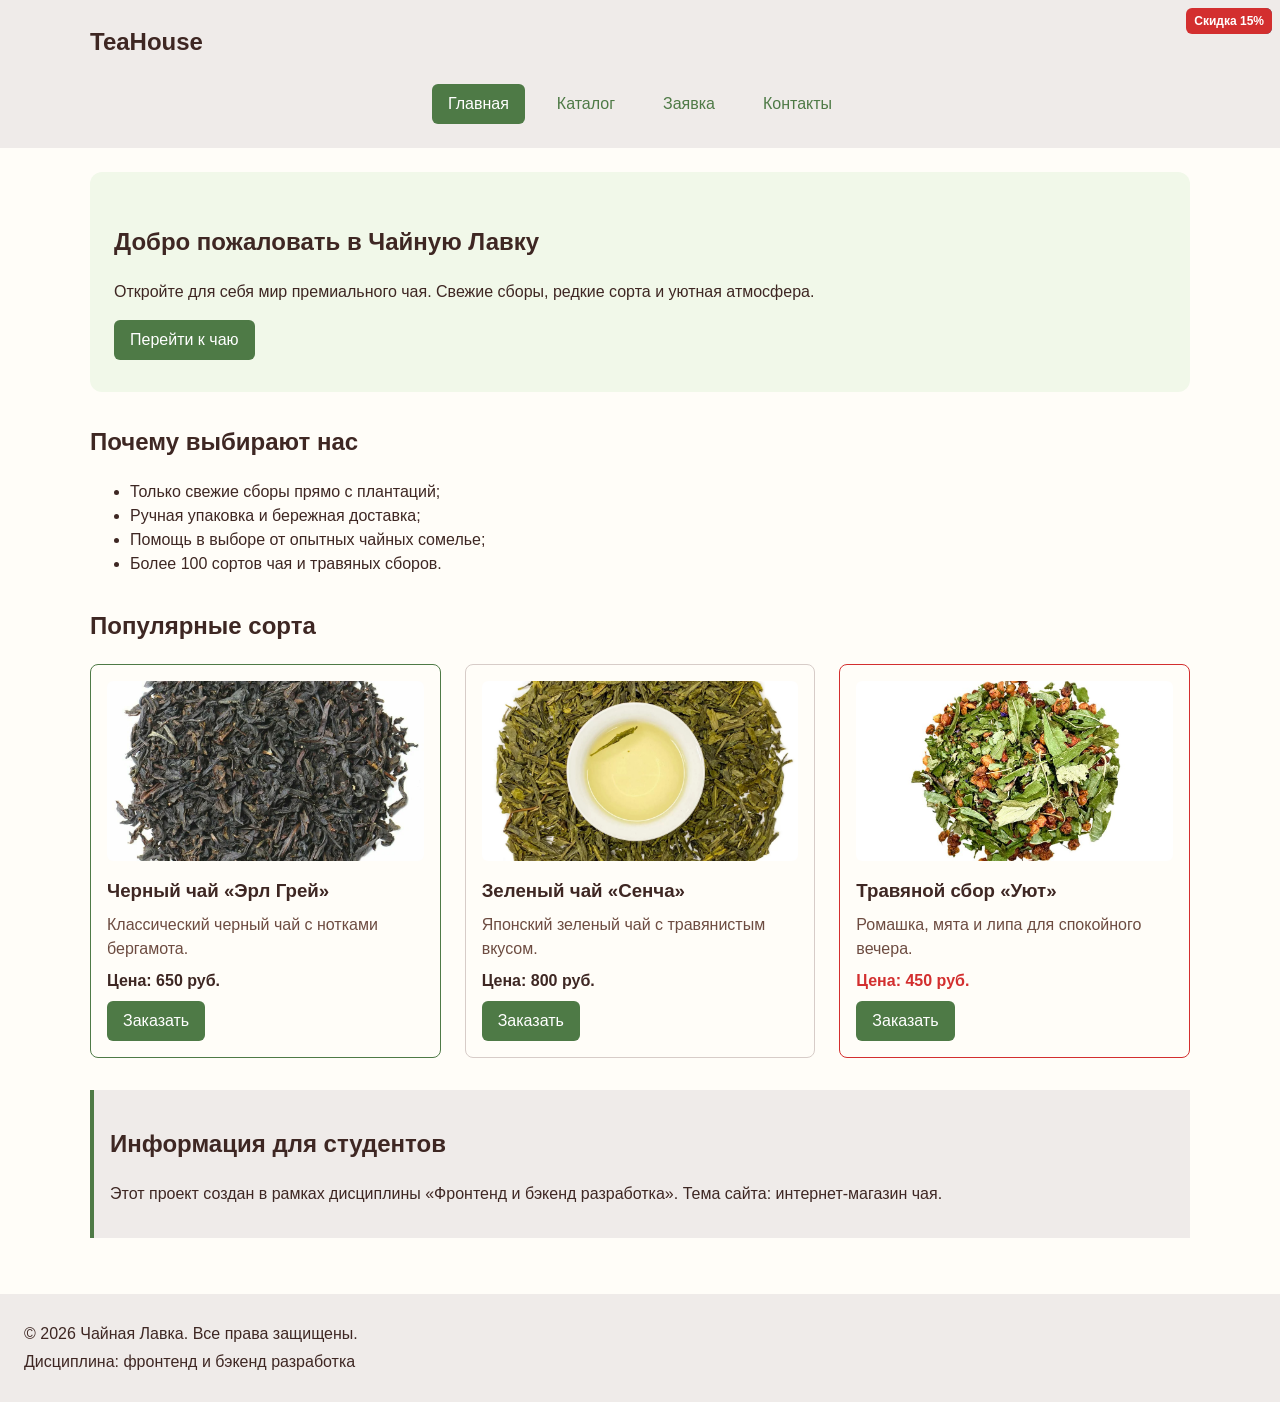
==== commit adfcffac: "feat: final project polish and unified success dialog" ====
--- a/index.html
+++ b/index.html
@@ -3,23 +3,21 @@
 <head>
   <meta charset="UTF-8">
   <meta name="viewport" content="width=device-width, initial-scale=1.0">
-  <meta name="description" content="Главная страница учебного интернет-магазина.">
-  <title>Главная – Учебный интернет-магазин</title>
+  <meta name="description" content="Магазин элитного чая. Главная страница.">
+  <title>Главная – Чайная Лавка</title>
   <link rel="stylesheet" href="css/style.css">
   <script src="js/main.js" defer></script>
 </head>
 <body>
   <header class="site-header">
     <div class="site-header__inner">
-      <a class="site-header__logo" href="index.html">ShopProject</a>
+      <a class="site-header__logo" href="index.html">TeaHouse</a>
       <nav class="site-nav" aria-label="Основная навигация">
         <ul class="site-nav__list">
           <li class="site-nav__item"><a class="site-nav__link site-nav__link--active" href="index.html">Главная</a></li>
           <li class="site-nav__item"><a class="site-nav__link" href="catalog.html">Каталог</a></li>
+          <li class="site-nav__item"><a class="site-nav__link" href="order.html">Заявка</a></li>
           <li class="site-nav__item"><a class="site-nav__link" href="contacts.html">Контакты</a></li>
-          <li class="site-nav__item"><a class="site-nav__link" href="index.html#advantages">Преимущества</a></li>
-          <li class="site-nav__item"><a class="site-nav__link" href="index.html#popular">Популярные товары</a></li>
-          <li class="site-nav__item"><a class="site-nav__link" href="index.html#contacts">Обратная связь</a></li>
         </ul>
       </nav>
     </div>
@@ -27,48 +25,55 @@
 
   <main>
     <section class="hero">
-      <h1 class="hero__title">Учебный интернет-магазин</h1>
+      <h1 class="hero__title">Добро пожаловать в Чайную Лавку</h1>
       <p class="hero__text">
-        Это стартовая страница учебного frontend-проекта.
-        В дальнейшем на её основе будет разработан многостраничный сайт
-        интернет-магазина или каталога услуг.
+        Откройте для себя мир премиального чая. Свежие сборы, редкие сорта и уютная атмосфера.
       </p>
-      <a class="button button--primary" href="#popular">Перейти к товарам</a>
+      <a class="button button--primary" href="#popular">Перейти к чаю</a>
     </section>
 
     <section class="section" id="advantages">
-      <h2 class="section__title">Преимущества проекта</h2>
+      <h2 class="section__title">Почему выбирают нас</h2>
       <ul class="advantages-list">
-        <li class="advantages-list__item">понятная HTML-структура;</li>
-        <li class="advantages-list__item">семантические блоки страницы;</li>
-        <li class="advantages-list__item">подключение внешнего CSS-файла;</li>
-        <li class="advantages-list__item">подготовка к разработке многостраничного сайта.</li>
+        <li class="advantages-list__item">Только свежие сборы прямо с плантаций;</li>
+        <li class="advantages-list__item">Ручная упаковка и бережная доставка;</li>
+        <li class="advantages-list__item">Помощь в выборе от опытных чайных сомелье;</li>
+        <li class="advantages-list__item">Более 100 сортов чая и травяных сборов.</li>
       </ul>
     </section>
 
     <section class="section" id="popular">
-      <h2 class="section__title">Популярные товары</h2>
+      <h2 class="section__title">Популярные сорта</h2>
 
       <div class="products-grid">
+        <!-- Товар 1 -->
         <article class="product-card product-card--featured">
-          <h3 class="product-card__title">Товар 1</h3>
-          <p class="product-card__description">Краткое описание учебного товара.</p>
-          <p class="product-card__price">Цена: 1000 руб.</p>
-          <button class="button product-card__button" type="button" data-product="Товар 1">Заказать</button>
+          <span class="product-card__badge product-card__badge--hit">Хит</span>
+          <img src="images/tea-black.jpg" alt="Черный чай Эрл Грей" class="product-card__image">
+          <h3 class="product-card__title">Черный чай «Эрл Грей»</h3>
+          <p class="product-card__description">Классический черный чай с нотками бергамота.</p>
+          <p class="product-card__price">Цена: 650 руб.</p>
+          <button class="button button--primary product-card__button" type="button" data-product="Черный чай «Эрл Грей»">Заказать</button>
         </article>
 
+        <!-- Товар 2 -->
         <article class="product-card">
-          <h3 class="product-card__title">Товар 2</h3>
-          <p class="product-card__description">Краткое описание учебного товара.</p>
-          <p class="product-card__price">Цена: 1500 руб.</p>
-          <button class="button product-card__button" type="button" data-product="Товар 2">Заказать</button>
+          <span class="product-card__badge product-card__badge--new">Новинка</span>
+          <img src="images/tea-green.jpg" alt="Зеленый чай Сенча" class="product-card__image">
+          <h3 class="product-card__title">Зеленый чай «Сенча»</h3>
+          <p class="product-card__description">Японский зеленый чай с травянистым вкусом.</p>
+          <p class="product-card__price">Цена: 800 руб.</p>
+          <button class="button button--primary product-card__button" type="button" data-product="Зеленый чай «Сенча»">Заказать</button>
         </article>
 
-        <article class="product-card">
-          <h3 class="product-card__title">Товар 3</h3>
-          <p class="product-card__description">Краткое описание учебного товара.</p>
-          <p class="product-card__price">Цена: 2000 руб.</p>
-          <button class="button product-card__button" type="button" data-product="Товар 3">Заказать</button>
+        <!-- Товар 3 -->
+        <article class="product-card product-card--discount">
+          <span class="product-card__badge product-card__badge--discount">Скидка 15%</span>
+          <img src="images/tea-herbal.jpg" alt="Травяной сбор Уют" class="product-card__image">
+          <h3 class="product-card__title">Травяной сбор «Уют»</h3>
+          <p class="product-card__description">Ромашка, мята и липа для спокойного вечера.</p>
+          <p class="product-card__price">Цена: 450 руб.</p>
+          <button class="button button--primary product-card__button" type="button" data-product="Травяной сбор «Уют»">Заказать</button>
         </article>
       </div>
     </section>
@@ -76,19 +81,17 @@
     <aside class="aside-info">
       <h2 class="aside-info__title">Информация для студентов</h2>
       <p class="aside-info__text">
-        На следующих практических занятиях этот проект будет расширяться:
-        появятся формы, модальное окно, дополнительные страницы,
-        Flex/Grid, БЭМ-структура и адаптивная версия сайта.
+        Этот проект создан в рамках дисциплины «Фронтенд и бэкенд разработка». Тема сайта: интернет-магазин чая.
       </p>
     </aside>
   </main>
 
   <footer class="site-footer" id="contacts">
-    <p class="site-footer__text">&copy; 2026 Учебный проект. Все права защищены.</p>
+    <p class="site-footer__text">&copy; 2026 Чайная Лавка. Все права защищены.</p>
     <p class="site-footer__text">Дисциплина: фронтенд и бэкенд разработка</p>
   </footer>
 
-  <!-- Модальное окно -->
+  <!-- Модальное окно ЗАКАЗА -->
   <dialog class="order-dialog" id="order-dialog" aria-labelledby="order-dialog-title">
     <h2 class="order-dialog__title" id="order-dialog-title">Оформление заявки</h2>
     <form class="order-form" id="order-form" action="#" method="post" novalidate>
@@ -96,40 +99,24 @@
       
       <div class="order-form__field">
         <label class="order-form__label" for="order-name">Имя</label>
-        <input class="order-form__input" id="order-name" name="name" type="text" placeholder="Введите ваше имя" minlength="2" autocomplete="given-name" required>
+        <input class="order-form__input" id="order-name" name="name" type="text" placeholder="Введите ваше имя" minlength="2" required>
       </div>
       <div class="order-form__field">
         <label class="order-form__label" for="order-email">E-mail</label>
-        <input class="order-form__input" id="order-email" name="email" type="email" placeholder="example@mail.ru" autocomplete="email" required>
+        <input class="order-form__input" id="order-email" name="email" type="email" placeholder="example@mail.ru" required>
       </div>
       <div class="order-form__field">
         <label class="order-form__label" for="order-phone">Телефон</label>
-        <input class="order-form__input" id="order-phone" name="phone" type="tel" inputmode="tel" placeholder="+7 (900) 000-00-00" pattern="^\+7 \(\d{3}\) \d{3}-\d{2}-\d{2}$" required>
-        <small class="order-form__hint">Формат: +7 (900) 000-00-00</small>
+        <input class="order-form__input" id="order-phone" name="phone" type="tel" placeholder="+7 (900) 000-00-00" pattern="\+?[0-9\s\-\(\)]{10,18}" title="Введите номер телефона" required>
+        <small class="order-form__hint">Например: 89009009000</small>
       </div>
       <div class="order-form__field">
-        <label class="order-form__label" for="order-date">Дата связи</label>
-        <input class="order-form__input" id="order-date" name="date" type="date">
-      </div>
-      <div class="order-form__field">
-        <label class="order-form__label" for="order-topic">Тема заявки</label>
-        <select class="order-form__select" id="order-topic" name="topic" required>
-          <option value="">Выберите тему</option>
-          <option value="product">Заказ товара</option>
-          <option value="consultation">Консультация</option>
-          <option value="delivery">Доставка</option>
-        </select>
-      </div>
-      <div class="order-form__field">
-        <label class="order-form__label" for="order-comment">Комментарий</label>
-        <textarea class="order-form__textarea" id="order-comment" name="comment" rows="4" placeholder="Укажите дополнительную информацию"></textarea>
-      </div>
-      <div class="order-form__field order-form__field--checkbox">
         <label class="order-form__label">
-          <input class="order-form__checkbox" id="order-agreement" name="agreement" type="checkbox" required>
+          <input class="order-form__checkbox" id="order-agreement" type="checkbox" required>
           Я согласен на обработку данных
         </label>
       </div>
+
       <div class="order-form__actions">
         <button type="button" id="close-order-dialog" class="button button--secondary">Закрыть</button>
         <button type="submit" class="button button--primary">Отправить заявку</button>
@@ -137,8 +124,12 @@
     </form>
   </dialog>
 
-  <p class="success-message" id="success-message" hidden>
-    Форма успешно отправлена!
-  </p>
+  <dialog class="success-dialog" id="success-dialog">
+    <div class="success-dialog__content">
+      <h2 class="success-dialog__title">Успех!</h2>
+      <p class="success-dialog__text">Ваша заявка успешно отправлена. Мы свяжемся с вами в ближайшее время.</p>
+      <button type="button" class="button button--primary" id="close-success-dialog">Отлично</button>
+    </div>
+  </dialog>
 </body>
 </html>
--- a/css/style.css
+++ b/css/style.css
@@ -1,18 +1,16 @@
-/* ===================================
-   1. Переменные проекта
-   =================================== */
+
 :root {
-  --color-bg: #ffffff;
-  --color-text: #222222;
-  --color-muted: #666666;
-  --color-primary: #0057b8;
-  --color-primary-dark: #003f86;
-  --color-border: #dddddd;
-  --color-surface: #f2f2f2;
-  --color-surface-accent: #eef5ff;
-  --color-danger: #b00020;
-  --color-success: #168a2f;
-  --color-success-bg: #eefaf0;
+  --color-bg: #fffdf8; 
+  --color-text: #3e2723; 
+  --color-muted: #6d4c41; 
+  --color-primary: #4e7a46; 
+  --color-primary-dark: #3a5c34;
+  --color-border: #d7ccc8;
+  --color-surface: #efebe9;
+  --color-surface-accent: #f1f8e9; 
+  --color-danger: #d32f2f;
+  --color-success: #388e3c;
+  --color-success-bg: #e8f5e9;
   --color-white: #ffffff;
 
   --space-xs: 4px;
@@ -28,9 +26,7 @@
   --container-width: 1100px;
 }
 
-/* ===================================
-   2. Базовые стили
-   =================================== */
+/*  2. Базовые стили */
 * {
   box-sizing: border-box;
 }
@@ -53,9 +49,7 @@
   padding: var(--space-lg);
 }
 
-/* ===================================
-   3. Общие элементы (Кнопки)
-   =================================== */
+/*  3. Общие элементы (Кнопки) */
 a {
   color: var(--color-primary);
 }
@@ -111,9 +105,7 @@
   cursor: not-allowed;
 }
 
-/* ===================================
-   4. Шапка и навигация (БЭМ)
-   =================================== */
+/* 4. Шапка и навигация (БЭМ) */
 .site-header {
   background-color: var(--color-surface);
 }
@@ -167,9 +159,7 @@
   background-color: var(--color-primary);
 }
 
-/* ===================================
-   5. Компоненты страницы
-   =================================== */
+/* 5. Компоненты страницы */
 .hero {
   max-width: var(--container-width);
   margin: 0 auto var(--space-xl);
@@ -291,9 +281,7 @@
   margin: var(--space-xs) 0;
 }
 
-/* ===================================
-   6. Каталог (Grid + Фильтры)
-   =================================== */
+/* 6. Каталог (Grid + Фильтры) */
 .catalog-layout {
   max-width: var(--container-width);
   margin: 0 auto var(--space-xl);
@@ -356,9 +344,7 @@
   margin-bottom: var(--space-sm);
 }
 
-/* ===================================
-   7. Форма и модальное окно (БЭМ)
-   =================================== */
+/* 7. Форма и модальное окно (БЭМ) */
 .order-dialog {
   width: min(100% - 32px, 560px);
   padding: var(--space-lg);
@@ -430,9 +416,79 @@
 }
 
 .success-message {
-  max-width: var(--container-width);
-  margin: var(--space-lg) auto;
-  padding: var(--space-md);
+  margin: 0 0 var(--space-md) 0;
+  padding: var(--space-sm) var(--space-md);
   border-left: 4px solid var(--color-success);
   background-color: var(--color-success-bg);
+  color: var(--color-success);
+  font-weight: bold;
+  border-radius: var(--radius-sm);
+}
+
+.success-message[hidden] {
+  display: none;
+}
+
+/* Картинки в карточках */
+.product-card__image {
+  width: 100%;
+  height: 180px;
+  object-fit: cover;
+  border-radius: var(--radius-sm);
+  margin-bottom: var(--space-sm);
+}
+
+/* Бейджи (Хит, Новинка, Скидка) */
+.product-card__badge {
+  position: absolute;
+  top: var(--space-sm);
+  right: var(--space-sm);
+  padding: 4px 8px;
+  color: var(--color-white);
+  border-radius: var(--radius-sm);
+  font-size: 12px;
+  font-weight: bold;
+  z-index: 10;
+}
+
+.product-card__badge--hit {
+  background-color: #f57c00; /* Оранжевый */
+}
+
+.product-card__badge--new {
+  background-color: #1976d2; /* Синий */
+}
+
+.product-card__badge--discount {
+  background-color: var(--color-danger); /* Красный */
+}
+
+/* Стили для всплывающего окна успеха */
+.success-dialog {
+  border: none;
+  border-radius: var(--radius-lg);
+  padding: 0;
+  max-width: 400px;
+  width: 90%;
+  box-shadow: 0 10px 30px rgba(0,0,0,0.2);
+  text-align: center;
+}
+
+.success-dialog::backdrop {
+  background-color: rgba(0, 0, 0, 0.5);
+}
+
+.success-dialog__content {
+  padding: var(--space-xl) var(--space-lg);
+}
+
+.success-dialog__title {
+  color: var(--color-success);
+  margin-top: 0;
+  font-size: 24px;
+}
+
+.success-dialog__text {
+  margin-bottom: var(--space-lg);
+  color: var(--color-text);
 }
